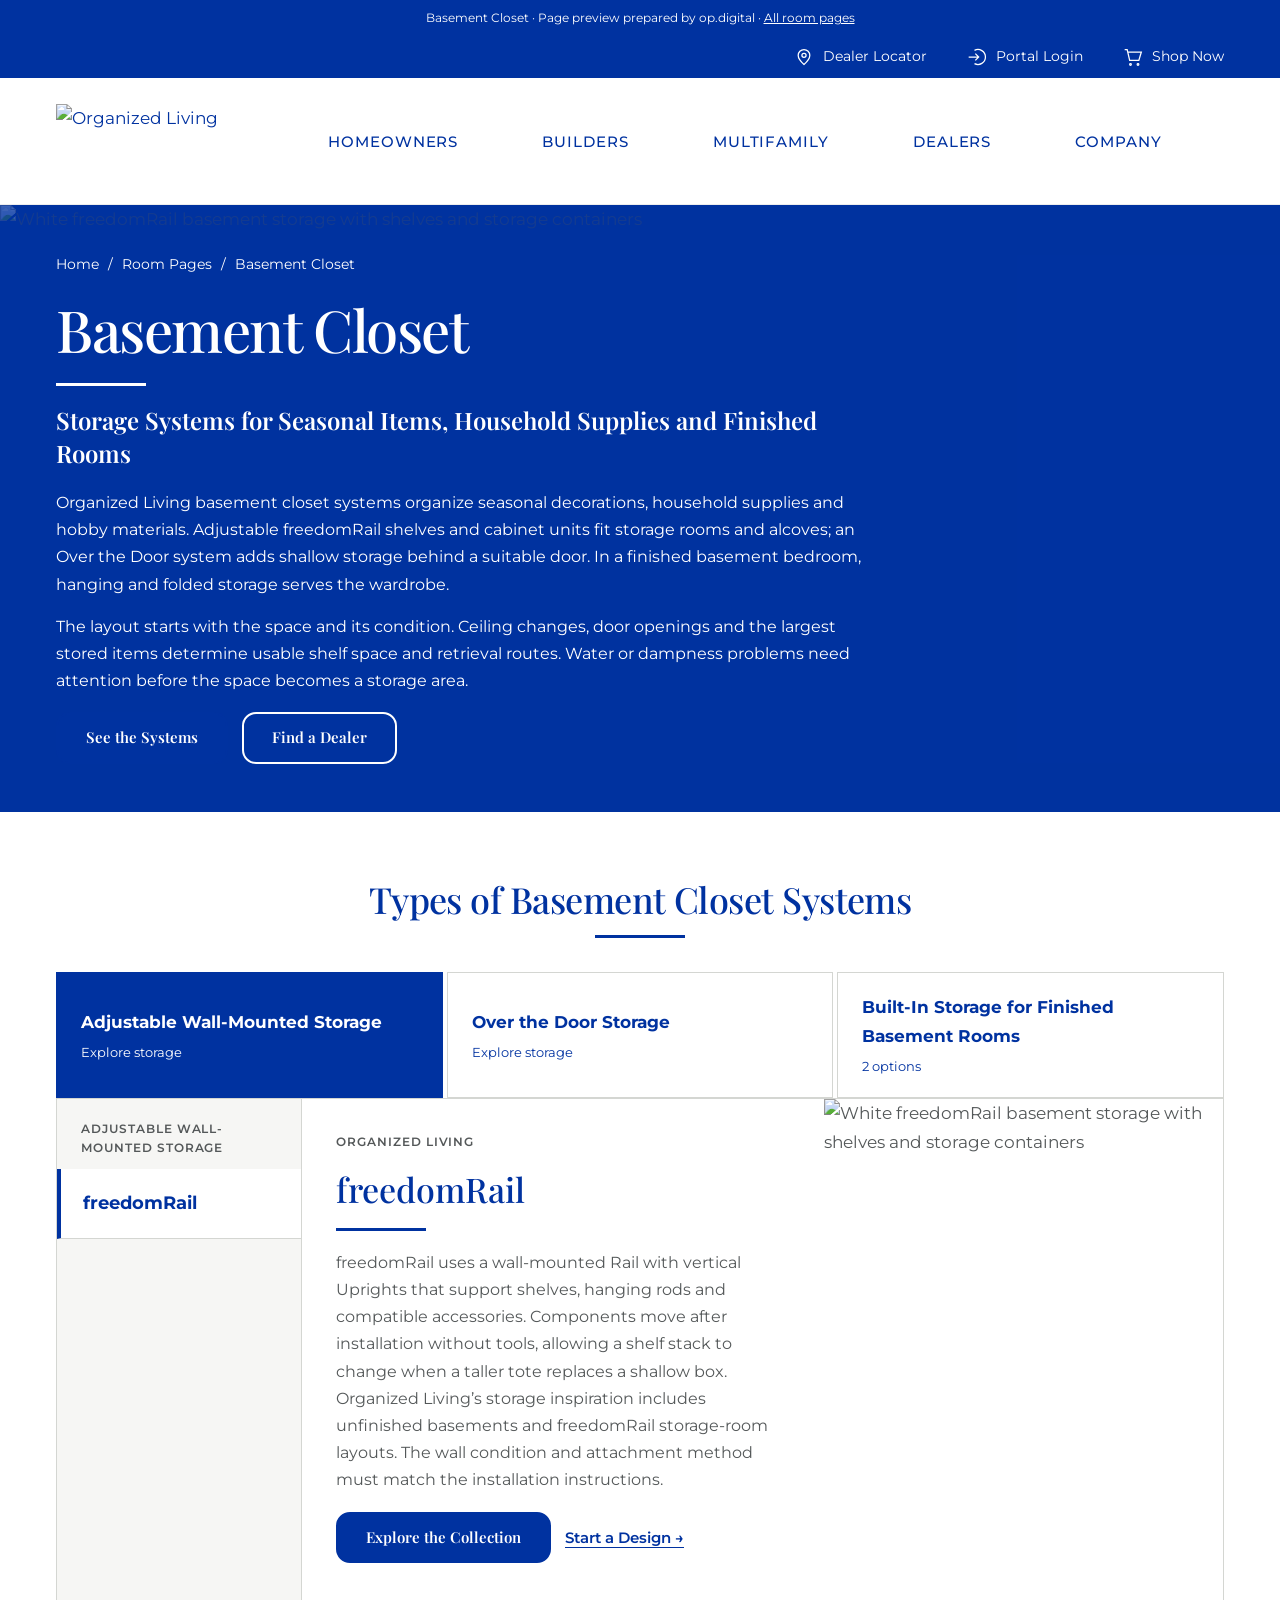
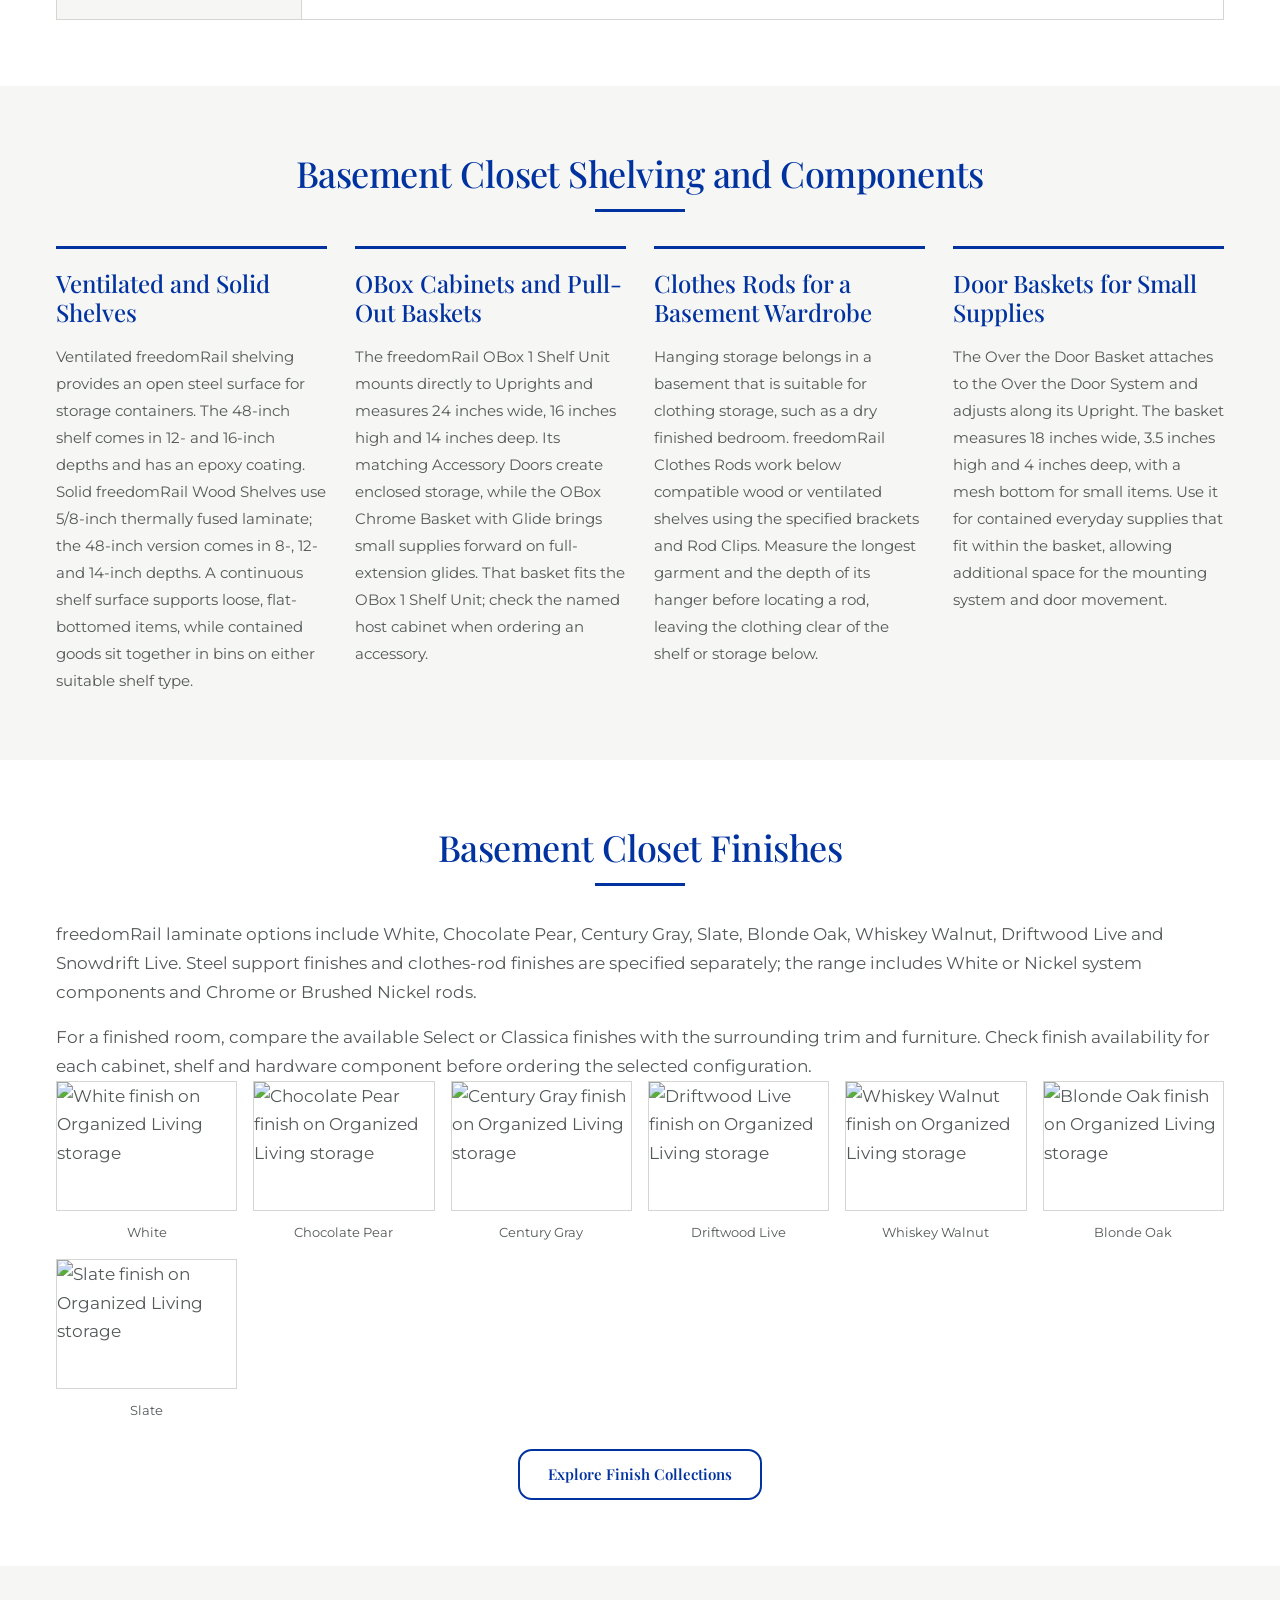
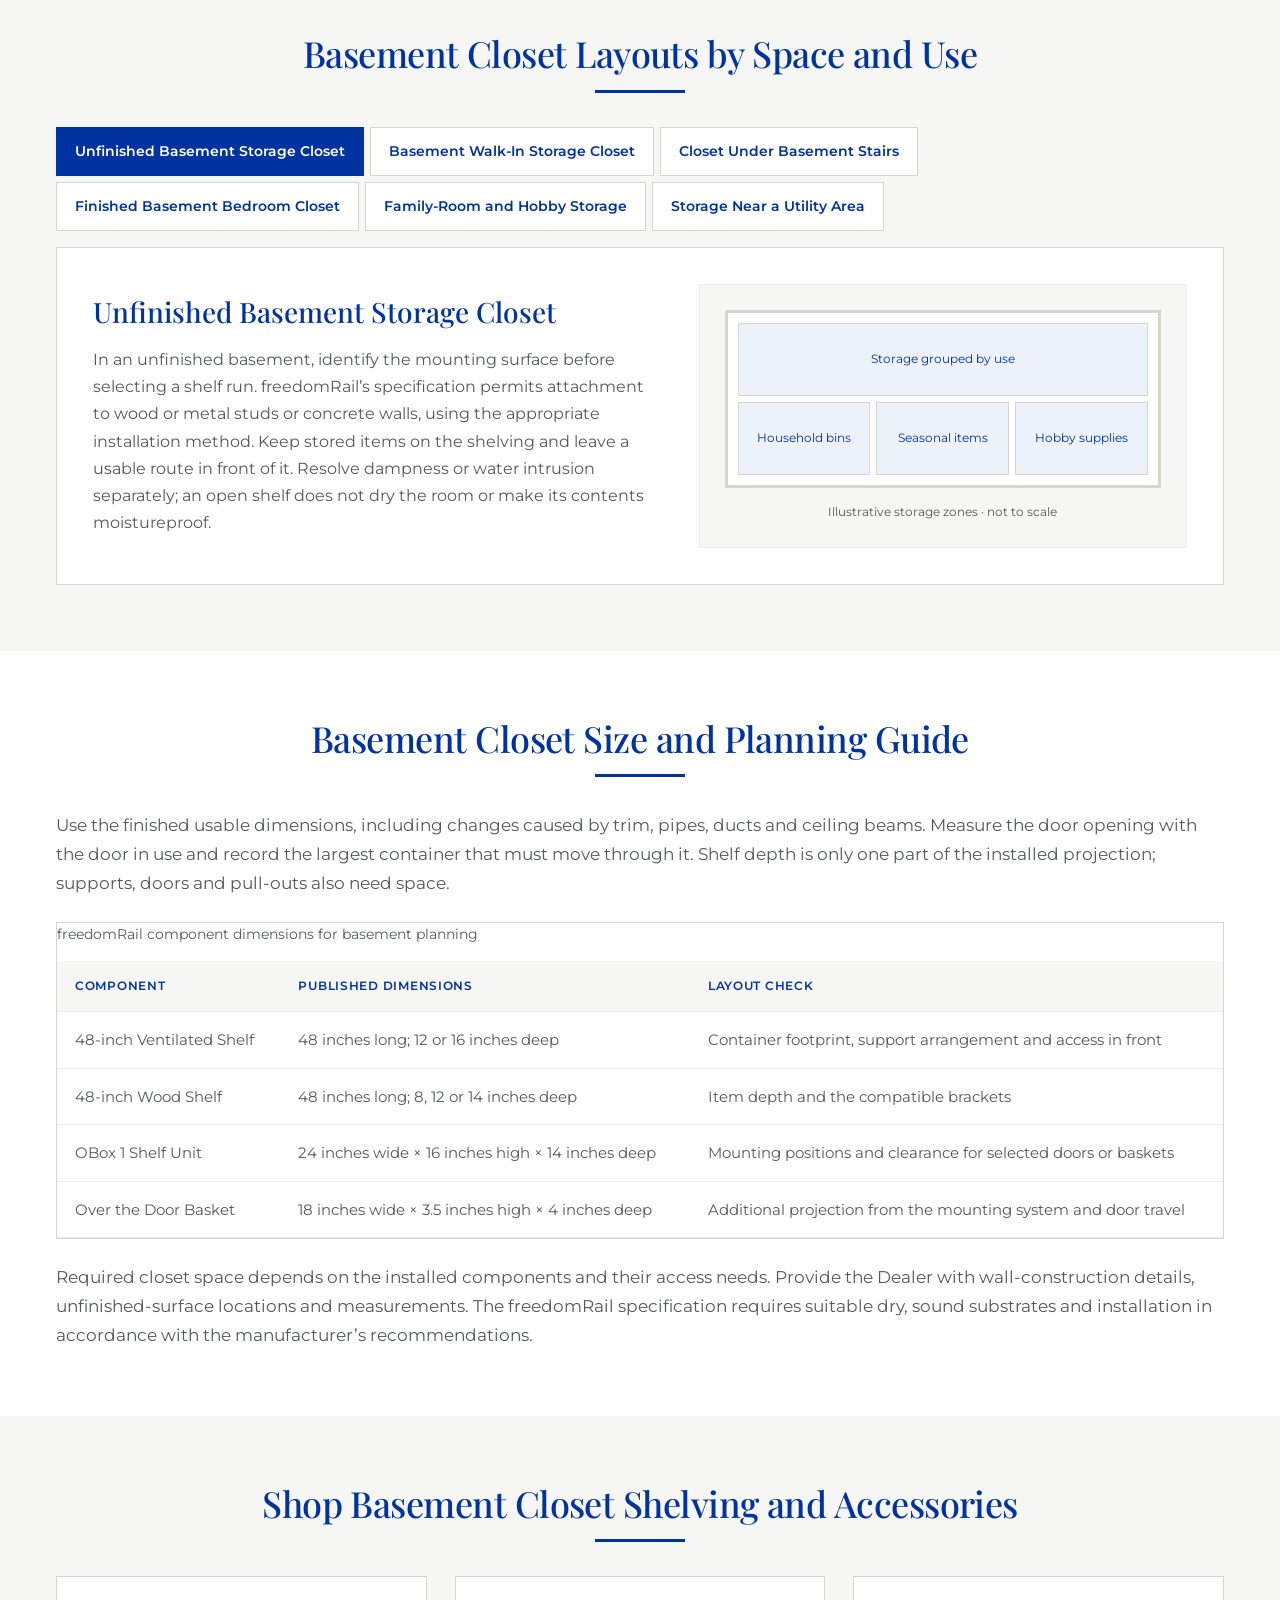
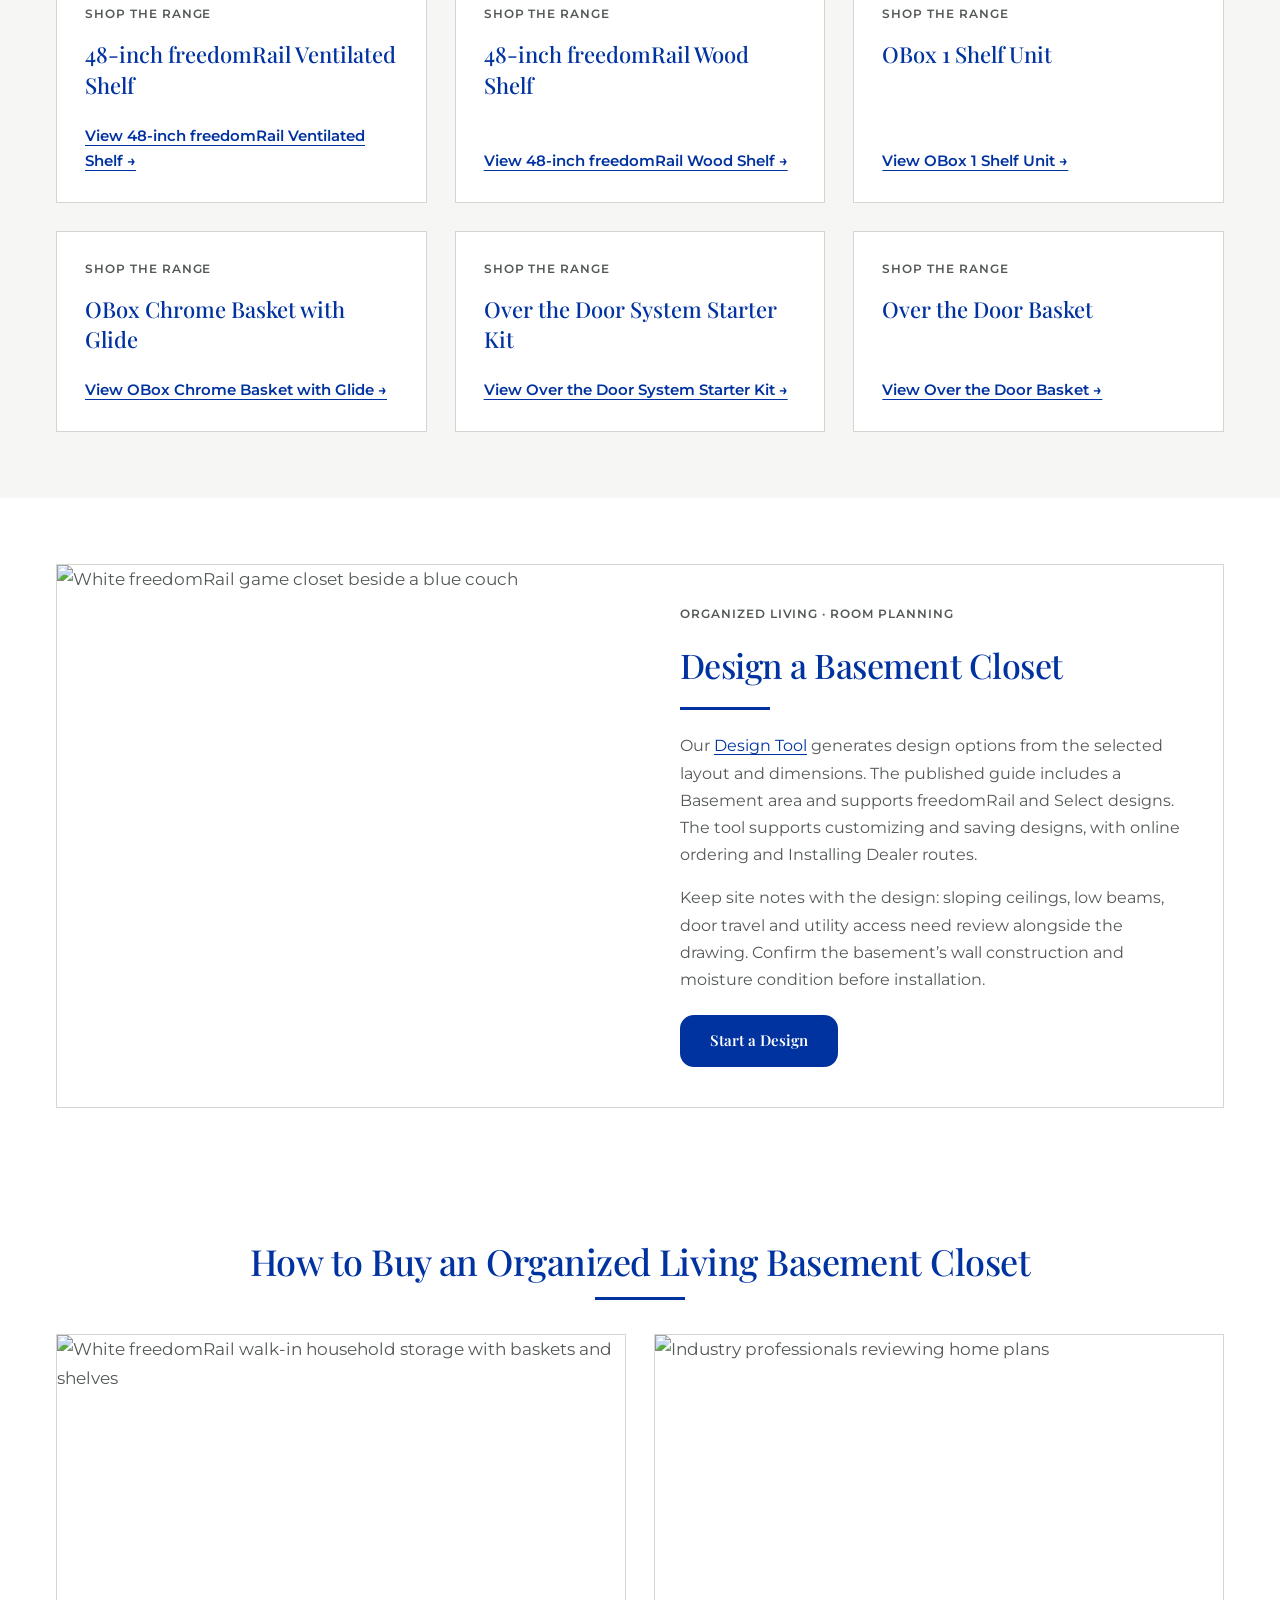
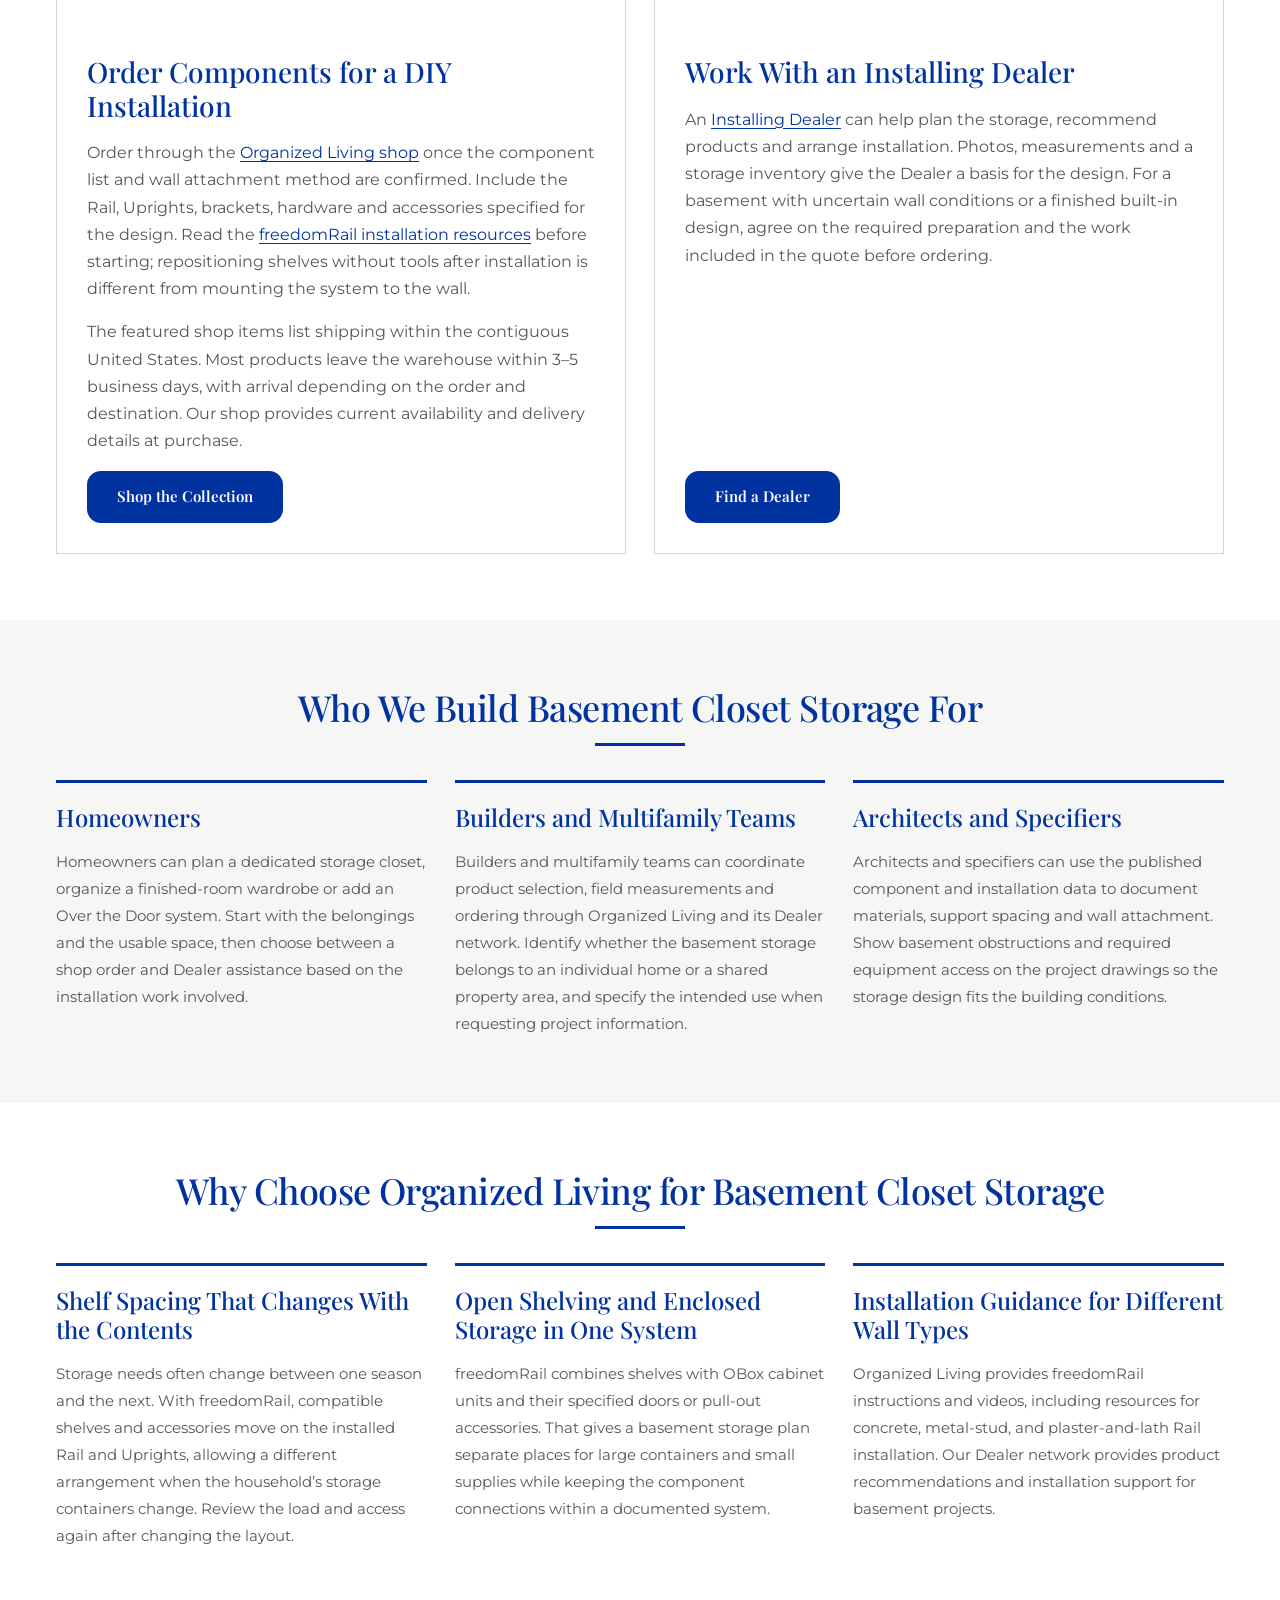
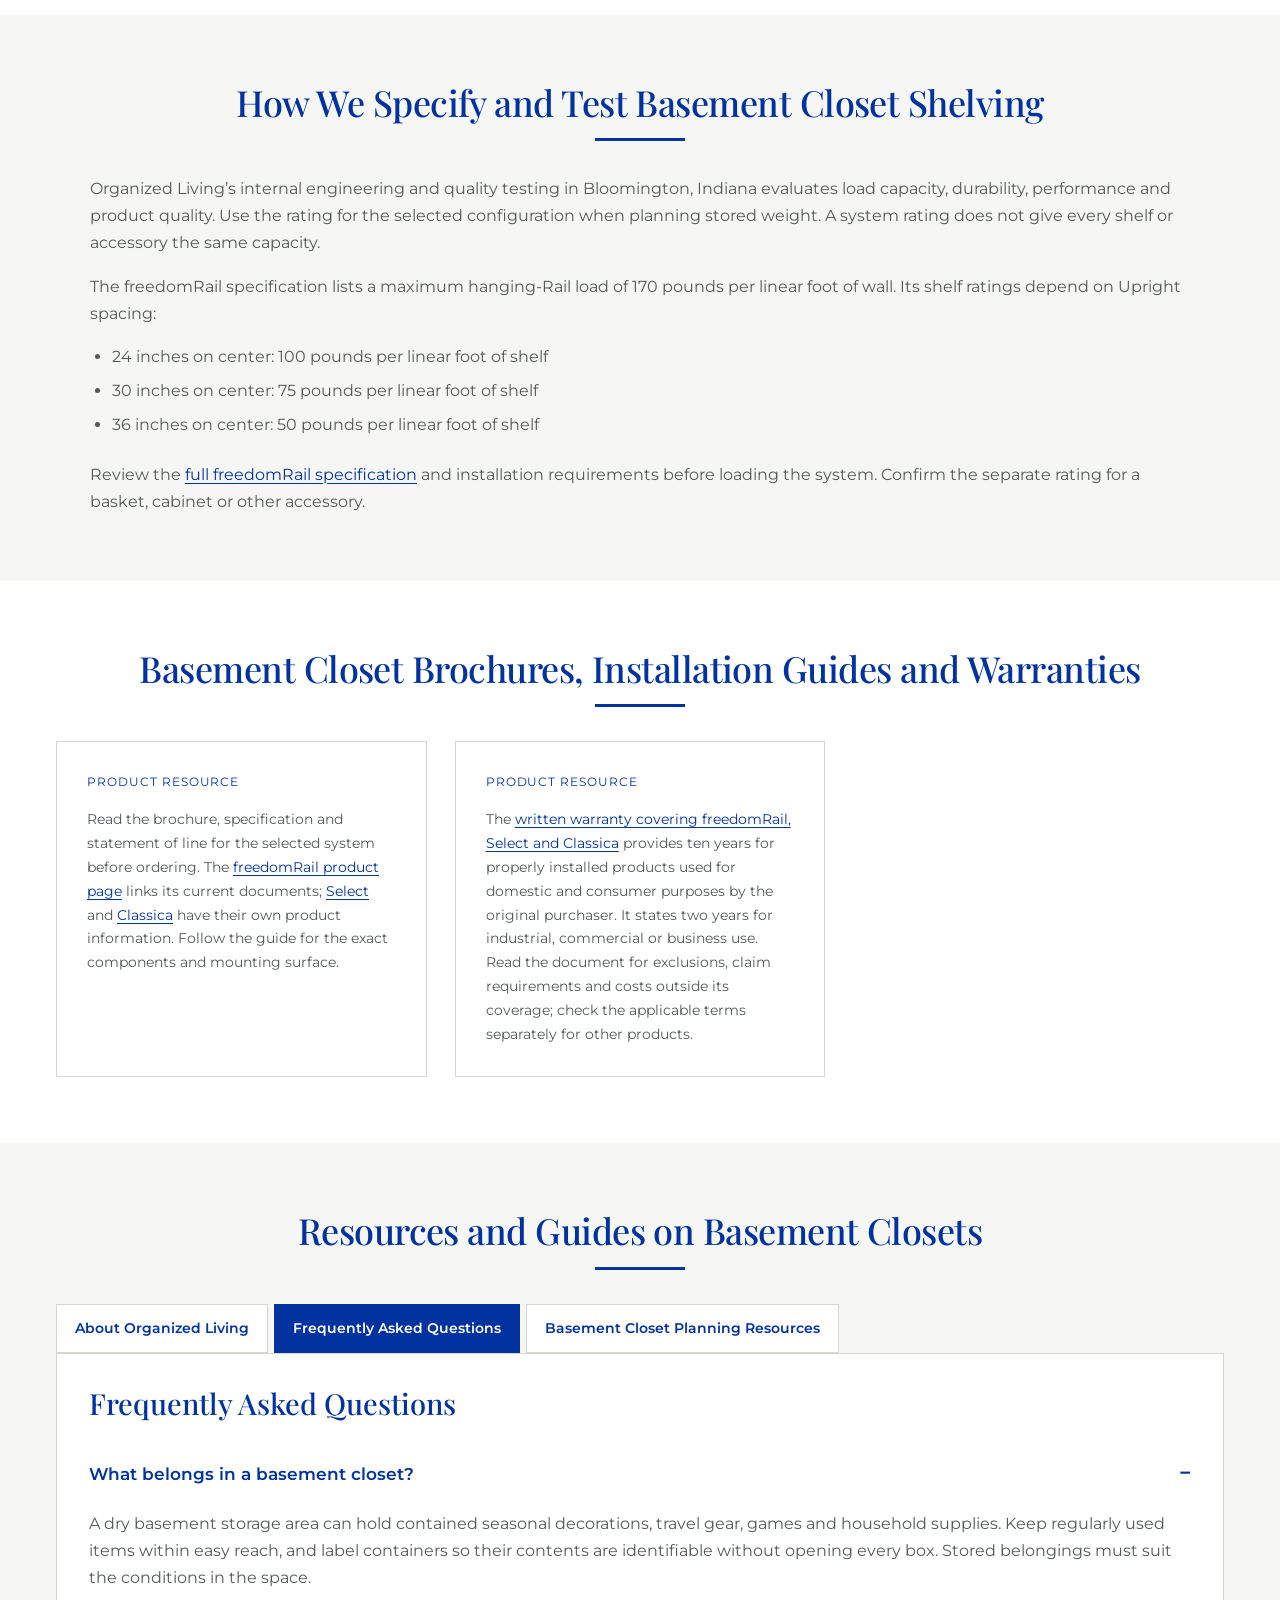
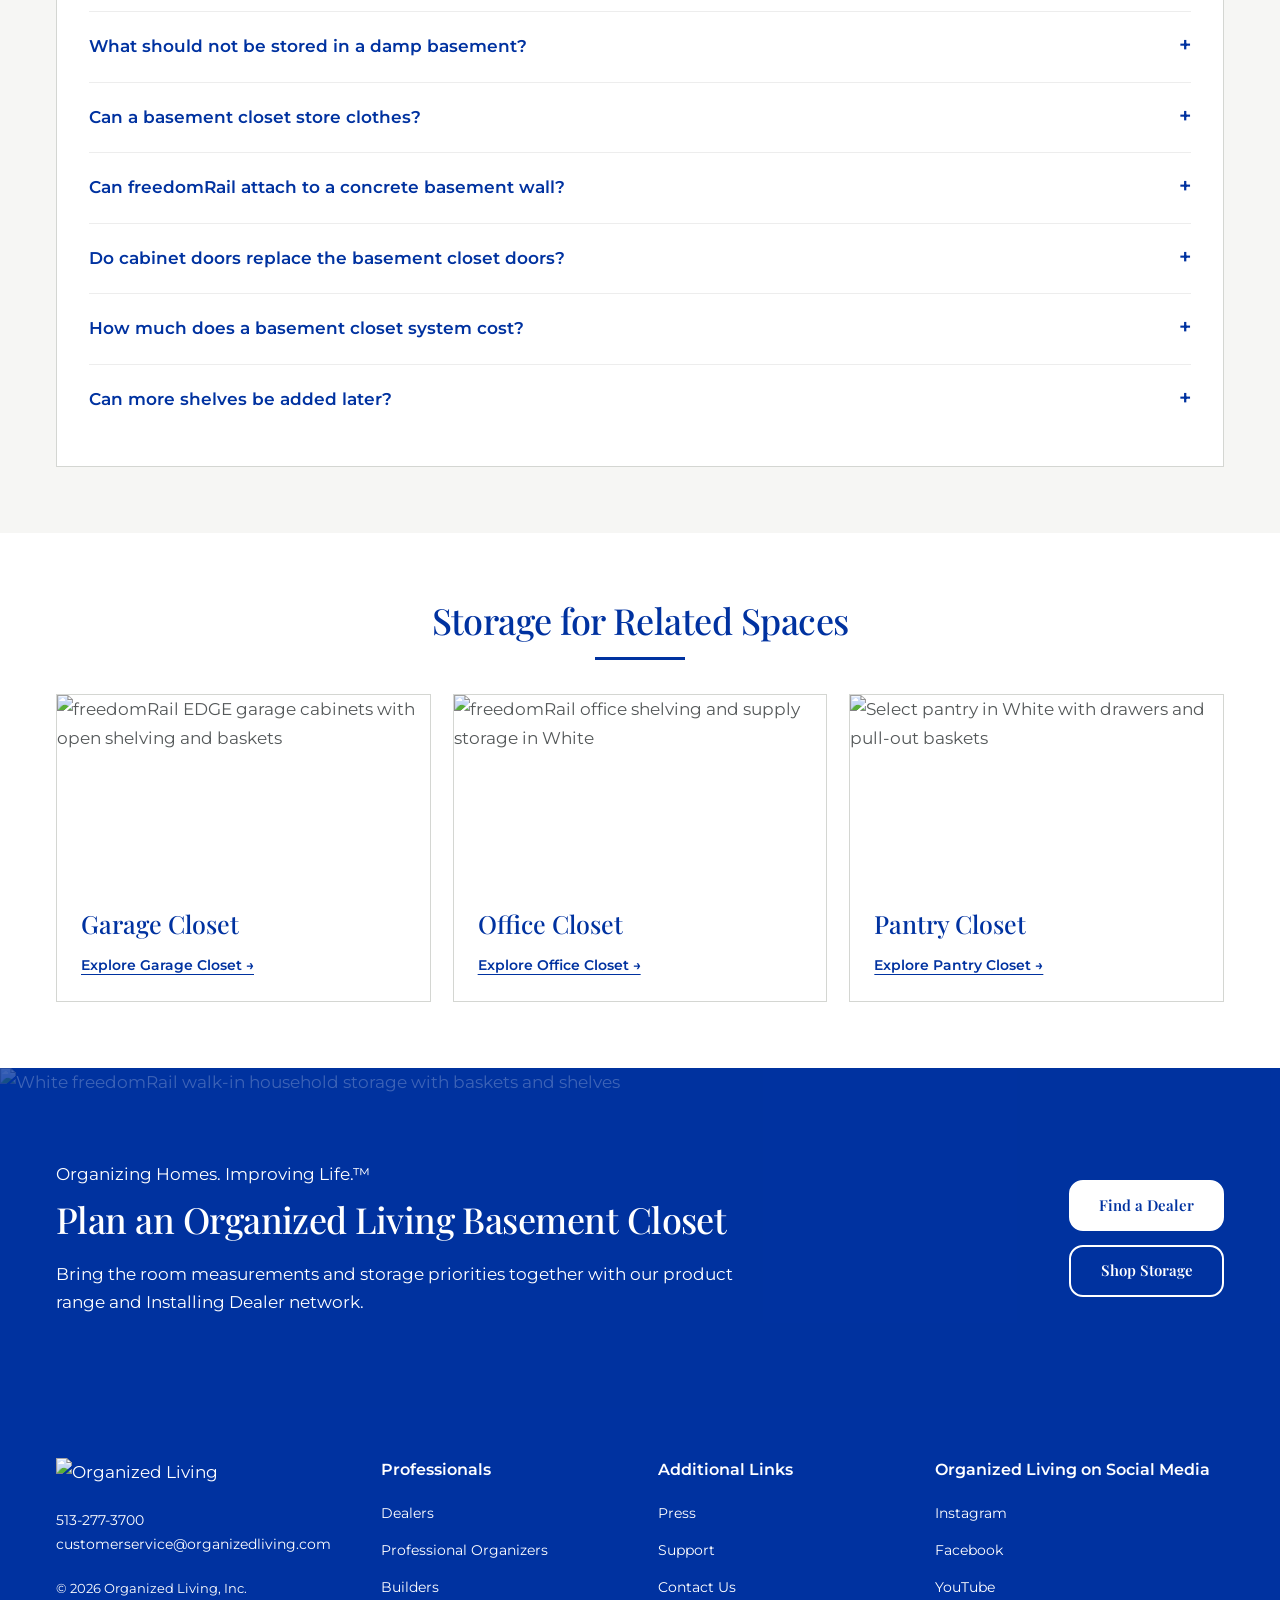
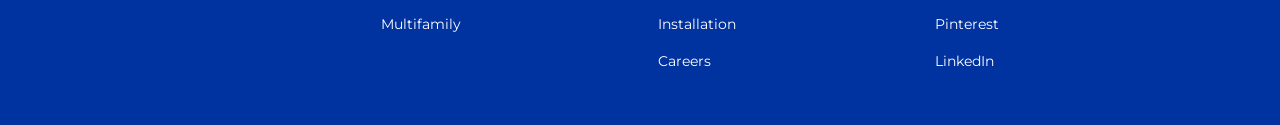
==== basement-closet.html @ 6252bc6a "Add eight room closet pages and review catalog" ====
<!doctype html><html lang="en"><head><meta charset="utf-8"><meta name="viewport" content="width=device-width,initial-scale=1"><title>Basement Closet Storage &amp; Shelving Systems | Organized Living</title><meta name="description" content="Plan basement closet storage with adjustable shelves, cabinets and door organizers. Compare layouts, check fit and design with Organized Living."><meta name="robots" content="noindex, nofollow, noarchive"><link rel="canonical" href="https://organizedliving.com/basement-closet"><link rel="icon" type="image/svg+xml" href="https://organizedliving.com/images/default-source/default-album/ol-logo-color19a1f3ca837a68319a33ff0000078d61-3-.svg?sfvrsn=3955c80b_3"><link rel="preconnect" href="https://fonts.googleapis.com"><link rel="preconnect" href="https://fonts.gstatic.com" crossorigin><link href="https://fonts.googleapis.com/css2?family=Playfair+Display:wght@400;500;600;700&amp;family=Montserrat:wght@400;500;600;700&amp;display=swap" rel="stylesheet"><link rel="stylesheet" href="/closet-pages.css"><script src="/bedroom-closet.js" defer></script></head><body class="room-page"><a class="skip-link" href="#main-content">Skip to content</a><div class="review-bar">Basement Closet · Page preview prepared by op.digital · <a class="" href="/">All room pages</a></div><div class="utility"><div class="inner">
<a href="https://organizedliving.com/dealer-locator"><svg aria-hidden="true" viewbox="0 0 24 24"><path d="M19 10c0 5-7 11-7 11S5 15 5 10a7 7 0 1 1 14 0Z"></path><circle cx="12" cy="10" r="2.5"></circle></svg>Dealer Locator</a>
<a href="https://ol.bid360app.com/"><svg aria-hidden="true" viewbox="0 0 24 24"><path d="M9 4a9 9 0 1 1 0 16M2 12h12m-4-4 4 4-4 4"></path></svg>Portal Login</a>
<a href="https://shop.organizedliving.com/"><svg aria-hidden="true" viewbox="0 0 24 24"><path d="M2 3h3l3 13h11l3-10H6"></path><circle cx="9" cy="21" r="1"></circle><circle cx="18" cy="21" r="1"></circle></svg>Shop Now</a>
</div></div><header class="site-header"><div class="header-inner"><a class="logo" href="https://organizedliving.com/home"><img alt="Organized Living" class="" decoding="async" fetchpriority="high" loading="eager" src="https://organizedliving.com/images/default-source/default-album/ol-logo-color19a1f3ca837a68319a33ff0000078d61-3-.svg?sfvrsn=3955c80b_3"/></a>
<button aria-controls="site-navigation" aria-expanded="false" class="menu-toggle" type="button">Menu</button>
<nav aria-label="Main navigation" class="site-nav" id="site-navigation">
<a class="" href="https://organizedliving.com/homeowners">Homeowners</a>
<a class="" href="https://organizedliving.com/builders">Builders</a>
<a class="" href="https://organizedliving.com/multifamily">Multifamily</a>
<a class="" href="https://organizedliving.com/dealers">Dealers</a>
<a class="" href="https://organizedliving.com/company">Company</a>
</nav></div></header><main id="main-content"><section class="hero" data-od-id="hero"><img src="https://organizedliving.com/images/default-source/products/freedomrail/freedomrail-gallery/freedomrail-image-gallery4.jpg?sfvrsn=e35321ac_5" alt="White freedomRail basement storage with shelves and storage containers" class="" loading="eager" decoding="async" fetchpriority="high"><div class="wrap"><nav class="breadcrumbs" aria-label="Breadcrumb"><a class="" href="https://organizedliving.com/home">Home</a><span aria-hidden="true">/</span><a class="" href="/">Room Pages</a><span aria-hidden="true">/</span><span aria-current="page">Basement Closet</span></nav><h1>Basement Closet</h1><div class="rule" aria-hidden="true"></div><p class="subtitle">Storage Systems for Seasonal Items, Household Supplies and Finished Rooms</p><div class="intro"><p>Organized Living basement closet systems organize seasonal decorations, household supplies and hobby materials. Adjustable freedomRail shelves and cabinet units fit storage rooms and alcoves; an Over the Door system adds shallow storage behind a suitable door. In a finished basement bedroom, hanging and folded storage serves the wardrobe.</p><p>The layout starts with the space and its condition. Ceiling changes, door openings and the largest stored items determine usable shelf space and retrieval routes. Water or dampness problems need attention before the space becomes a storage area.</p></div><div class="actions"><a class="btn" href="#systems">See the Systems</a><a class="btn btn-outline" href="https://organizedliving.com/dealer-locator">Find a Dealer</a></div></div></section><section id="systems" class="pattern" data-od-id="systems"><div class="wrap"><div class="section-head"><h2>Types of Basement Closet Systems</h2><div class="rule" aria-hidden="true"></div></div><div data-tabs><div class="category-tabs multi-family-tabs" role="tablist" aria-label="family"><button type="button" class="category-tab" role="tab" id="family-0-tab" aria-controls="family-0" aria-selected="true" tabindex="0"><strong>Adjustable Wall-Mounted Storage</strong><span>Explore storage</span></button><button type="button" class="category-tab" role="tab" id="family-1-tab" aria-controls="family-1" aria-selected="false" tabindex="-1"><strong>Over the Door Storage</strong><span>Explore storage</span></button><button type="button" class="category-tab" role="tab" id="family-2-tab" aria-controls="family-2" aria-selected="false" tabindex="-1"><strong>Built-In Storage for Finished Basement Rooms</strong><span>2 options</span></button></div><div id="family-0" class="system-family" role="tabpanel" aria-labelledby="family-0-tab" tabindex="0"><div class="system-shell" data-tabs><aside class="system-rail"><h3>Adjustable Wall-Mounted Storage</h3><div class="system-tabs" role="tablist" aria-label="product 0"><button type="button" class="system-tab" role="tab" id="product-0-0-tab" aria-controls="product-0-0" aria-selected="true" tabindex="0"><strong>freedomRail</strong></button></div><div class="rail-note"></div></aside><div><div id="product-0-0" class="system-detail" role="tabpanel" aria-labelledby="product-0-0-tab" tabindex="0"><div class="system-copy"><div class="eyebrow">Organized Living</div><h4>freedomRail</h4><div class="rule" aria-hidden="true"></div><div class="content-flow"><p>freedomRail uses a wall-mounted Rail with vertical Uprights that support shelves, hanging rods and compatible accessories. Components move after installation without tools, allowing a shelf stack to change when a taller tote replaces a shallow box. Organized Living’s storage inspiration includes unfinished basements and freedomRail storage-room layouts. The wall condition and attachment method must match the installation instructions.</p></div><div class="actions"><a class="btn" href="https://organizedliving.com/products/freedomrail">Explore the Collection</a><a class="text-link" href="https://ol.bid360app.com/shop/">Start a Design →</a></div></div><img src="https://organizedliving.com/images/default-source/products/freedomrail/freedomrail-gallery/freedomrail-image-gallery4.jpg?sfvrsn=e35321ac_5" alt="White freedomRail basement storage with shelves and storage containers" class="system-photo" loading="lazy" decoding="async"></div></div></div></div><div id="family-1" class="system-family" role="tabpanel" aria-labelledby="family-1-tab" tabindex="0" hidden><div class="system-shell" data-tabs><aside class="system-rail"><h3>Over the Door Storage</h3><div class="system-tabs" role="tablist" aria-label="product 1"><button type="button" class="system-tab" role="tab" id="product-1-0-tab" aria-controls="product-1-0" aria-selected="true" tabindex="0"><strong>Over the Door Storage</strong></button></div><div class="rail-note"></div></aside><div><div id="product-1-0" class="system-detail" role="tabpanel" aria-labelledby="product-1-0-tab" tabindex="0"><div class="system-copy"><div class="eyebrow">Organized Living</div><h4>Over the Door Storage</h4><div class="rule" aria-hidden="true"></div><div class="content-flow"><p>The Over the Door System Starter Kit holds compatible baskets and holders behind a suitable basement door. The kit includes mounting hardware, a hex key and grips for residential and commercial door thicknesses. Choose compatible baskets or holders to organize smaller supplies, then check the loaded organizer against the door frame, nearby shelves and the full door swing.</p></div><div class="actions"><a class="btn" href="https://shop.organizedliving.com/over-the-door/">Explore Storage Options</a><a class="text-link" href="https://shop.organizedliving.com/over-the-door/">Shop Door Storage →</a></div></div><img src="https://cdn11.bigcommerce.com/s-c5mefzzzyn/images/stencil/750x958/products/612/2390/main_white__85089__06360__74924.1697581071.jpg?c=2" alt="Over the Door System Starter Kit" class="system-photo" loading="lazy" decoding="async"></div></div></div></div><div id="family-2" class="system-family" role="tabpanel" aria-labelledby="family-2-tab" tabindex="0" hidden><div class="system-shell" data-tabs><aside class="system-rail"><h3>Built-In Storage for Finished Basement Rooms</h3><div class="system-tabs" role="tablist" aria-label="product 2"><button type="button" class="system-tab" role="tab" id="product-2-0-tab" aria-controls="product-2-0" aria-selected="true" tabindex="0"><strong>Select</strong></button><button type="button" class="system-tab" role="tab" id="product-2-1-tab" aria-controls="product-2-1" aria-selected="false" tabindex="-1"><strong>Classica</strong></button></div><div class="rail-note"><p>A finished basement wardrobe or family-room closet can use enclosed storage as part of the room’s design. Discuss the space conditions and intended use with an Installing Dealer before selecting a built-in system.</p></div></aside><div><div id="product-2-0" class="system-detail" role="tabpanel" aria-labelledby="product-2-0-tab" tabindex="0"><div class="system-copy"><div class="eyebrow">Organized Living</div><h4>Select</h4><div class="rule" aria-hidden="true"></div><div class="content-flow"><p>Select combines furniture-grade laminate with drawers and cabinet accessories. Fully extending drawers bring stored items forward, while soft-close drawer glides and hinges control closing. Use those features to separate folded clothing or contained hobby supplies in a finished living space, with component sizes confirmed in the design.</p></div><div class="actions"><a class="btn" href="https://organizedliving.com/products/select">Explore the Collection</a><a class="text-link" href="https://ol.bid360app.com/shop/">Start a Design →</a></div></div><img src="https://organizedliving.com/images/default-source/products/select/select-gallery/select-white-reach-in.jpg?sfvrsn=b76c68d0_6" alt="White Select built-in reach-in wardrobe with hanging clothes" class="system-photo" loading="lazy" decoding="async"></div><div id="product-2-1" class="system-detail" role="tabpanel" aria-labelledby="product-2-1-tab" tabindex="0" hidden><div class="system-copy"><div class="eyebrow">Organized Living</div><h4>Classica</h4><div class="rule" aria-hidden="true"></div><div class="content-flow"><p>Classica offers built-in cabinetry with custom sizing, door and drawer front choices, and furniture-grade laminate construction. A Dealer can use that flexibility when a finished closet needs a particular arrangement of hanging space, shelves and drawers. Share wall dimensions and obstructions before settling on the cabinet layout.</p></div><div class="actions"><a class="btn" href="https://organizedliving.com/products/classica">Explore the Collection</a><a class="text-link" href="https://organizedliving.com/dealer-locator">Find a Dealer →</a></div></div><img src="https://organizedliving.com/images/default-source/products/classica/classica-gallery/classica-image-gallery4.jpg?sfvrsn=2daf81cd_7" alt="White Classica built-in walk-in wardrobe" class="system-photo" loading="lazy" decoding="async"></div></div></div></div></div></div></section><section id="components" class="band" data-od-id="components"><div class="wrap"><div class="section-head"><h2>Basement Closet Shelving and Components</h2><div class="rule" aria-hidden="true"></div></div><div class="grid-3 feature-grid"><article class="feature"><h3>Ventilated and Solid Shelves</h3><div class="content-flow"><p>Ventilated freedomRail shelving provides an open steel surface for storage containers. The 48-inch shelf comes in 12- and 16-inch depths and has an epoxy coating. Solid freedomRail Wood Shelves use 5/8-inch thermally fused laminate; the 48-inch version comes in 8-, 12- and 14-inch depths. A continuous shelf surface supports loose, flat-bottomed items, while contained goods sit together in bins on either suitable shelf type.</p></div></article><article class="feature"><h3>OBox Cabinets and Pull-Out Baskets</h3><div class="content-flow"><p>The freedomRail OBox 1 Shelf Unit mounts directly to Uprights and measures 24 inches wide, 16 inches high and 14 inches deep. Its matching Accessory Doors create enclosed storage, while the OBox Chrome Basket with Glide brings small supplies forward on full-extension glides. That basket fits the OBox 1 Shelf Unit; check the named host cabinet when ordering an accessory.</p></div></article><article class="feature"><h3>Clothes Rods for a Basement Wardrobe</h3><div class="content-flow"><p>Hanging storage belongs in a basement that is suitable for clothing storage, such as a dry finished bedroom. freedomRail Clothes Rods work below compatible wood or ventilated shelves using the specified brackets and Rod Clips. Measure the longest garment and the depth of its hanger before locating a rod, leaving the clothing clear of the shelf or storage below.</p></div></article><article class="feature"><h3>Door Baskets for Small Supplies</h3><div class="content-flow"><p>The Over the Door Basket attaches to the Over the Door System and adjusts along its Upright. The basket measures 18 inches wide, 3.5 inches high and 4 inches deep, with a mesh bottom for small items. Use it for contained everyday supplies that fit within the basket, allowing additional space for the mounting system and door movement.</p></div></article></div></div></section><section id="finishes" class="" data-od-id="finishes"><div class="wrap"><div class="section-head"><h2>Basement Closet Finishes</h2><div class="rule" aria-hidden="true"></div></div><div class="content-flow"><p>freedomRail laminate options include White, Chocolate Pear, Century Gray, Slate, Blonde Oak, Whiskey Walnut, Driftwood Live and Snowdrift Live. Steel support finishes and clothes-rod finishes are specified separately; the range includes White or Nickel system components and Chrome or Brushed Nickel rods.</p><p>For a finished room, compare the available Select or Classica finishes with the surrounding trim and furniture. Check finish availability for each cabinet, shelf and hardware component before ordering the selected configuration.</p></div><div class="swatches"><figure class="swatch"><img src="https://organizedliving.com/images/default-source/blog/freedomrail-pantry-in-white5dc7a714-c8f9-4a8f-a9fd-1890462b556b.jpg?sfvrsn=22a80fa4_1" alt="White finish on Organized Living storage" class="" loading="lazy" decoding="async"><figcaption>White</figcaption></figure><figure class="swatch"><img src="https://organizedliving.com/images/default-source/products/freedomrail/freedomrail-gallery/freedomrail-image-gallery6.jpg?sfvrsn=95b272d5_4" alt="Chocolate Pear finish on Organized Living storage" class="" loading="lazy" decoding="async"><figcaption>Chocolate Pear</figcaption></figure><figure class="swatch"><img src="https://organizedliving.com/images/default-source/products/freedomrail/freedomrail-gallery/freedomrail-image-gallery13.jpg?sfvrsn=817bc2d8_9" alt="Century Gray finish on Organized Living storage" class="" loading="lazy" decoding="async"><figcaption>Century Gray</figcaption></figure><figure class="swatch"><img src="https://organizedliving.com/images/default-source/blog/freedomrail-bedroom-in-driftwood-liveb9cdd4cd-d578-44af-8b0e-fb9883db2e43.jpg?sfvrsn=31d9a2f4_1" alt="Driftwood Live finish on Organized Living storage" class="" loading="lazy" decoding="async"><figcaption>Driftwood Live</figcaption></figure><figure class="swatch"><img src="https://organizedliving.com/images/default-source/products/freedomrail/freedomrail-gallery/freedomrail_bedroom_whiskeywalnut-hi-res--27.jpg?sfvrsn=f0974700_1" alt="Whiskey Walnut finish on Organized Living storage" class="" loading="lazy" decoding="async"><figcaption>Whiskey Walnut</figcaption></figure><figure class="swatch"><img src="https://organizedliving.com/images/default-source/products/freedomrail/freedomrail-gallery/freedomrail_bedroom_blondeoak-hi-res--18.jpg?sfvrsn=ae6fe78b_1" alt="Blonde Oak finish on Organized Living storage" class="" loading="lazy" decoding="async"><figcaption>Blonde Oak</figcaption></figure><figure class="swatch"><img src="https://organizedliving.com/images/default-source/default-album/product-finishes/fr---slate-launch-images-low-res-04.jpg?sfvrsn=e49f1853_1" alt="Slate finish on Organized Living storage" class="" loading="lazy" decoding="async"><figcaption>Slate</figcaption></figure></div><div class="center-action"><a class="btn btn-outline" href="https://organizedliving.com/Colors">Explore Finish Collections</a></div></div></section><section id="layouts" class="band" data-od-id="layouts"><div class="wrap"><div class="section-head"><h2>Basement Closet Layouts by Space and Use</h2><div class="rule" aria-hidden="true"></div></div><div data-tabs><div class="tabs" role="tablist" aria-label="layout"><button type="button" class="tab" role="tab" id="layout-0-tab" aria-controls="layout-0" aria-selected="true" tabindex="0">Unfinished Basement Storage Closet</button><button type="button" class="tab" role="tab" id="layout-1-tab" aria-controls="layout-1" aria-selected="false" tabindex="-1">Basement Walk-In Storage Closet</button><button type="button" class="tab" role="tab" id="layout-2-tab" aria-controls="layout-2" aria-selected="false" tabindex="-1">Closet Under Basement Stairs</button><button type="button" class="tab" role="tab" id="layout-3-tab" aria-controls="layout-3" aria-selected="false" tabindex="-1">Finished Basement Bedroom Closet</button><button type="button" class="tab" role="tab" id="layout-4-tab" aria-controls="layout-4" aria-selected="false" tabindex="-1">Family-Room and Hobby Storage</button><button type="button" class="tab" role="tab" id="layout-5-tab" aria-controls="layout-5" aria-selected="false" tabindex="-1">Storage Near a Utility Area</button></div><div id="layout-0" class="layout-panel" role="tabpanel" aria-labelledby="layout-0-tab" tabindex="0"><div class="layout-copy"><h3>Unfinished Basement Storage Closet</h3><div class="content-flow"><p>In an unfinished basement, identify the mounting surface before selecting a shelf run. freedomRail’s specification permits attachment to wood or metal studs or concrete walls, using the appropriate installation method. Keep stored items on the shelving and leave a usable route in front of it. Resolve dampness or water intrusion separately; an open shelf does not dry the room or make its contents moistureproof.</p></div></div><figure class="layout-figure"><div class="closet-diagram"><span class="full">Storage grouped by use</span><span>Household bins</span><span>Seasonal items</span><span>Hobby supplies</span></div><figcaption>Illustrative storage zones · not to scale</figcaption></figure></div><div id="layout-1" class="layout-panel" role="tabpanel" aria-labelledby="layout-1-tab" tabindex="0" hidden><div class="layout-copy"><h3>Basement Walk-In Storage Closet</h3><div class="content-flow"><p>A walk-in storage room needs enough open space to carry its largest container to and from the shelves. Group holiday decorations, travel gear and household backstock by use, placing frequent retrievals near the entrance. Check the corners where shelf runs meet so a box on one wall does not block access to the other.</p></div></div><figure class="layout-figure"><div class="closet-diagram"><span class="full">Storage grouped by use</span><span>Household bins</span><span>Seasonal items</span><span>Hobby supplies</span></div><figcaption>Illustrative storage zones · not to scale</figcaption></figure></div><div id="layout-2" class="layout-panel" role="tabpanel" aria-labelledby="layout-2-tab" tabindex="0" hidden><div class="layout-copy"><h3>Closet Under Basement Stairs</h3><div class="content-flow"><p>Under-stair storage follows the changing ceiling height. Record the slope and the usable height at each part of the opening, then place shorter containers in the low section and taller storage where the space permits. Mount storage only to a suitable wall surface; do not assume stair framing or the underside of the stairs is an approved attachment point.</p></div></div><figure class="layout-figure"><div class="closet-diagram"><span class="full">Storage grouped by use</span><span>Household bins</span><span>Seasonal items</span><span>Hobby supplies</span></div><figcaption>Illustrative storage zones · not to scale</figcaption></figure></div><div id="layout-3" class="layout-panel" role="tabpanel" aria-labelledby="layout-3-tab" tabindex="0" hidden><div class="layout-copy"><h3>Finished Basement Bedroom Closet</h3><div class="content-flow"><p>A bedroom closet divides space by clothing type: hanging garments, folded stacks and accessories. Keep any shared household storage in a separate section so it does not fill the wardrobe space. Plan reach-in doors or a walk-in arrangement around access to the clothing, with room for drawers to open and a person to use them.</p></div></div><figure class="layout-figure"><div class="closet-diagram"><span class="full">Storage grouped by use</span><span>Hanging clothing</span><span>Folded clothing</span><span>Accessories</span></div><figcaption>Illustrative storage zones · not to scale</figcaption></figure></div><div id="layout-4" class="layout-panel" role="tabpanel" aria-labelledby="layout-4-tab" tabindex="0" hidden><div class="layout-copy"><h3>Family-Room and Hobby Storage</h3><div class="content-flow"><p>A closet beside a basement family room can collect board games, craft containers and entertainment supplies. Size shelves around the actual game boxes, and place small pieces in their own bins or a compatible pull-out basket. In an open room, cabinet doors conceal supplies between uses; check that the doors open without obstructing nearby seating.</p></div></div><figure class="layout-figure"><div class="closet-diagram"><span class="full">Storage grouped by use</span><span>Household bins</span><span>Seasonal items</span><span>Hobby supplies</span></div><figcaption>Illustrative storage zones · not to scale</figcaption></figure></div><div id="layout-5" class="layout-panel" role="tabpanel" aria-labelledby="layout-5-tab" tabindex="0" hidden><div class="layout-copy"><h3>Storage Near a Utility Area</h3><div class="content-flow"><p>Keep household storage outside the access space needed for the basement’s equipment. Mark electrical panels, shutoffs, drains, sump access and service openings on the plan before assigning any shelf space. Follow the equipment instructions and applicable requirements for those areas, and have the relevant installer confirm access where the boundaries are unclear.</p></div></div><figure class="layout-figure"><div class="closet-diagram"><span class="full">Storage grouped by use</span><span>Household bins</span><span>Seasonal items</span><span>Hobby supplies</span></div><figcaption>Illustrative storage zones · not to scale</figcaption></figure></div></div></div></section><section id="size-guide" class="" data-od-id="size-guide"><div class="wrap"><div class="section-head"><h2>Basement Closet Size and Planning Guide</h2><div class="rule" aria-hidden="true"></div></div><div class="content-flow"><p>Use the finished usable dimensions, including changes caused by trim, pipes, ducts and ceiling beams. Measure the door opening with the door in use and record the largest container that must move through it. Shelf depth is only one part of the installed projection; supports, doors and pull-outs also need space.</p><div aria-label="Storage planning table" class="table-scroll" role="region" tabindex="0"><table class="spec"><caption>freedomRail component dimensions for basement planning</caption><thead><tr><th>Component</th><th>Published dimensions</th><th>Layout check</th></tr></thead><tbody>
<tr><td>48-inch Ventilated Shelf</td><td>48 inches long; 12 or 16 inches deep</td><td>Container footprint, support arrangement and access in front</td></tr>
<tr><td>48-inch Wood Shelf</td><td>48 inches long; 8, 12 or 14 inches deep</td><td>Item depth and the compatible brackets</td></tr>
<tr><td>OBox 1 Shelf Unit</td><td>24 inches wide × 16 inches high × 14 inches deep</td><td>Mounting positions and clearance for selected doors or baskets</td></tr>
<tr><td>Over the Door Basket</td><td>18 inches wide × 3.5 inches high × 4 inches deep</td><td>Additional projection from the mounting system and door travel</td></tr>
</tbody></table></div><p>Required closet space depends on the installed components and their access needs. Provide the Dealer with wall-construction details, unfinished-surface locations and measurements. The freedomRail specification requires suitable dry, sound substrates and installation in accordance with the manufacturer’s recommendations.</p></div></div></section><section id="shop" class="band" data-od-id="shop"><div class="wrap"><div class="section-head"><h2>Shop Basement Closet Shelving and Accessories</h2><div class="rule" aria-hidden="true"></div></div><div class="planning-copy"></div><div class="grid-3"><article class="shop-card"><div class="eyebrow">Shop the range</div><h3>48-inch freedomRail Ventilated Shelf</h3><a class="text-link" href="https://shop.organizedliving.com/ventilated-shelf-48-l/">View 48-inch freedomRail Ventilated Shelf →</a></article><article class="shop-card"><div class="eyebrow">Shop the range</div><h3>48-inch freedomRail Wood Shelf</h3><a class="text-link" href="https://shop.organizedliving.com/wood-shelf-48-l/">View 48-inch freedomRail Wood Shelf →</a></article><article class="shop-card"><div class="eyebrow">Shop the range</div><h3>OBox 1 Shelf Unit</h3><a class="text-link" href="https://shop.organizedliving.com/obox-1-shelf-unit/">View OBox 1 Shelf Unit →</a></article><article class="shop-card"><div class="eyebrow">Shop the range</div><h3>OBox Chrome Basket with Glide</h3><a class="text-link" href="https://shop.organizedliving.com/obox-chrome-basket-with-glide/">View OBox Chrome Basket with Glide →</a></article><article class="shop-card"><div class="eyebrow">Shop the range</div><h3>Over the Door System Starter Kit</h3><a class="text-link" href="https://shop.organizedliving.com/over-the-door-system-starter-kit/">View Over the Door System Starter Kit →</a></article><article class="shop-card"><div class="eyebrow">Shop the range</div><h3>Over the Door Basket</h3><a class="text-link" href="https://shop.organizedliving.com/over-the-door-basket/">View Over the Door Basket →</a></article></div></div></section><section id="design" data-od-id="design"><div class="wrap"><div class="split"><img src="https://organizedliving.com/images/default-source/homeowners/rooms/storage/storage-gallery/_dsc4171.jpg?sfvrsn=c26293c0_2" alt="White freedomRail game closet beside a blue couch" class="" loading="lazy" decoding="async"><div class="split-copy"><div class="eyebrow">Organized Living · Room planning</div><h2>Design a Basement Closet</h2><div class="rule" aria-hidden="true"></div><div class="content-flow"><p>Our <a href="https://ol.bid360app.com/shop/">Design Tool</a> generates design options from the selected layout and dimensions. The published guide includes a Basement area and supports freedomRail and Select designs. The tool supports customizing and saving designs, with online ordering and Installing Dealer routes.</p><p>Keep site notes with the design: sloping ceilings, low beams, door travel and utility access need review alongside the drawing. Confirm the basement’s wall construction and moisture condition before installation.</p></div><div class="actions"><a class="btn" href="https://ol.bid360app.com/shop/">Start a Design</a></div></div></div></div></section><section id="how-to-buy" class="" data-od-id="how-to-buy"><div class="wrap"><div class="section-head"><h2>How to Buy an Organized Living Basement Closet</h2><div class="rule" aria-hidden="true"></div></div><div class="grid-2"><article class="photo-card"><img src="https://organizedliving.com/images/default-source/homeowners/rooms/storage/storage-gallery/_dsc4597.jpg?sfvrsn=86905d78_2" alt="White freedomRail walk-in household storage with baskets and shelves" class="" loading="lazy" decoding="async"><div class="card-body"><h3>Order Components for a DIY Installation</h3><div class="content-flow"><p>Order through the <a href="https://shop.organizedliving.com/">Organized Living shop</a> once the component list and wall attachment method are confirmed. Include the Rail, Uprights, brackets, hardware and accessories specified for the design. Read the <a href="https://organizedliving.com/installation/freedomrail">freedomRail installation resources</a> before starting; repositioning shelves without tools after installation is different from mounting the system to the wall.</p><p>The featured shop items list shipping within the contiguous United States. Most products leave the warehouse within 3–5 business days, with arrival depending on the order and destination. Our shop provides current availability and delivery details at purchase.</p></div><div class="actions"><a class="btn" href="https://shop.organizedliving.com/">Shop the Collection</a></div></div></article><article class="photo-card"><img src="https://organizedliving.com/images/default-source/builder/dark-blue-overlay_builderhero3.jpg?sfvrsn=3d6d0fc_0" alt="Industry professionals reviewing home plans" class="" loading="lazy" decoding="async"><div class="card-body"><h3>Work With an Installing Dealer</h3><div class="content-flow"><p>An <a href="https://organizedliving.com/dealer-locator">Installing Dealer</a> can help plan the storage, recommend products and arrange installation. Photos, measurements and a storage inventory give the Dealer a basis for the design. For a basement with uncertain wall conditions or a finished built-in design, agree on the required preparation and the work included in the quote before ordering.</p></div><div class="actions"><a class="btn" href="https://organizedliving.com/dealer-locator">Find a Dealer</a></div></div></article></div></div></section><section id="audiences" class="band pattern" data-od-id="audiences"><div class="wrap"><div class="section-head"><h2>Who We Build Basement Closet Storage For</h2><div class="rule" aria-hidden="true"></div></div><div class="grid-3 feature-grid"><article class="feature"><h3>Homeowners</h3><div class="content-flow"><p>Homeowners can plan a dedicated storage closet, organize a finished-room wardrobe or add an Over the Door system. Start with the belongings and the usable space, then choose between a shop order and Dealer assistance based on the installation work involved.</p></div></article><article class="feature"><h3>Builders and Multifamily Teams</h3><div class="content-flow"><p>Builders and multifamily teams can coordinate product selection, field measurements and ordering through Organized Living and its Dealer network. Identify whether the basement storage belongs to an individual home or a shared property area, and specify the intended use when requesting project information.</p></div></article><article class="feature"><h3>Architects and Specifiers</h3><div class="content-flow"><p>Architects and specifiers can use the published component and installation data to document materials, support spacing and wall attachment. Show basement obstructions and required equipment access on the project drawings so the storage design fits the building conditions.</p></div></article></div></div></section><section id="benefits" class="" data-od-id="benefits"><div class="wrap"><div class="section-head"><h2>Why Choose Organized Living for Basement Closet Storage</h2><div class="rule" aria-hidden="true"></div></div><div class="grid-3 feature-grid"><article class="feature"><h3>Shelf Spacing That Changes With the Contents</h3><div class="content-flow"><p>Storage needs often change between one season and the next. With freedomRail, compatible shelves and accessories move on the installed Rail and Uprights, allowing a different arrangement when the household’s storage containers change. Review the load and access again after changing the layout.</p></div></article><article class="feature"><h3>Open Shelving and Enclosed Storage in One System</h3><div class="content-flow"><p>freedomRail combines shelves with OBox cabinet units and their specified doors or pull-out accessories. That gives a basement storage plan separate places for large containers and small supplies while keeping the component connections within a documented system.</p></div></article><article class="feature"><h3>Installation Guidance for Different Wall Types</h3><div class="content-flow"><p>Organized Living provides freedomRail instructions and videos, including resources for concrete, metal-stud, and plaster-and-lath Rail installation. Our Dealer network provides product recommendations and installation support for basement projects.</p></div></article></div></div></section><section id="specifications" class="band" data-od-id="specifications"><div class="wrap"><div class="section-head"><h2>How We Specify and Test Basement Closet Shelving</h2><div class="rule" aria-hidden="true"></div></div><div class="process-copy"><div class="content-flow"><p>Organized Living’s internal engineering and quality testing in Bloomington, Indiana evaluates load capacity, durability, performance and product quality. Use the rating for the selected configuration when planning stored weight. A system rating does not give every shelf or accessory the same capacity.</p><p>The freedomRail specification lists a maximum hanging-Rail load of 170 pounds per linear foot of wall. Its shelf ratings depend on Upright spacing:</p><ul><li>24 inches on center: 100 pounds per linear foot of shelf</li><li>30 inches on center: 75 pounds per linear foot of shelf</li><li>36 inches on center: 50 pounds per linear foot of shelf</li></ul><p>Review the <a href="https://organizedliving.com/docs/default-source/docs/3-part-spec-sheet_freedomrail_105700-wardrobe-and-closet-specialties-04182023.pdf?sfvrsn=adc229b3_3">full freedomRail specification</a> and installation requirements before loading the system. Confirm the separate rating for a basket, cabinet or other accessory.</p></div></div></div></section><section id="documents" class="" data-od-id="documents"><div class="wrap"><div class="section-head"><h2>Basement Closet Brochures, Installation Guides and Warranties</h2><div class="rule" aria-hidden="true"></div></div><div class="documents-intro"><div class="content-flow"></div></div><div class="grid-3"><article class="doc-card"><div class="kind">Product resource</div><div class="content-flow"><p>Read the brochure, specification and statement of line for the selected system before ordering. The <a href="https://organizedliving.com/products/freedomrail">freedomRail product page</a> links its current documents; <a href="https://organizedliving.com/products/select">Select</a> and <a href="https://organizedliving.com/products/classica">Classica</a> have their own product information. Follow the guide for the exact components and mounting surface.</p></div></article><article class="doc-card"><div class="kind">Product resource</div><div class="content-flow"><p>The <a href="https://organizedliving.com/docs/default-source/docs/freedomrailedge/cl-fr-edge-sel-vue-warranty-2025.pdf?sfvrsn=7a41b529_1">written warranty covering freedomRail, Select and Classica</a> provides ten years for properly installed products used for domestic and consumer purposes by the original purchaser. It states two years for industrial, commercial or business use. Read the document for exclusions, claim requirements and costs outside its coverage; check the applicable terms separately for other products.</p></div></article></div></div></section><section id="resources" class="band" data-od-id="resources"><div class="wrap"><div class="section-head"><h2>Resources and Guides on Basement Closets</h2><div class="rule" aria-hidden="true"></div></div><div data-tabs><div class="tabs" role="tablist" aria-label="resources"><button type="button" class="tab" role="tab" id="resources-0-tab" aria-controls="resources-0" aria-selected="false" tabindex="-1">About Organized Living</button><button type="button" class="tab" role="tab" id="resources-1-tab" aria-controls="resources-1" aria-selected="true" tabindex="0">Frequently Asked Questions</button><button type="button" class="tab" role="tab" id="resources-2-tab" aria-controls="resources-2" aria-selected="false" tabindex="-1">Basement Closet Planning Resources</button></div><div id="resources-0" class="resource-panel" role="tabpanel" aria-labelledby="resources-0-tab" tabindex="0" hidden><h3>About Organized Living</h3><div class="content-flow"><p>Organized Living manufactures home storage and closet organization systems, with company roots dating to 1919. Its homeowner tools, online shop and nationwide Dealer network connect planning with product purchase and installation support.</p></div></div><div id="resources-1" class="resource-panel" role="tabpanel" aria-labelledby="resources-1-tab" tabindex="0"><h3>Frequently Asked Questions</h3><div class="content-flow"></div><div class="faq-group"><details class="disclosure" open><summary><h4>What belongs in a basement closet?</h4></summary><div class="answer"><div class="content-flow"><p>A dry basement storage area can hold contained seasonal decorations, travel gear, games and household supplies. Keep regularly used items within easy reach, and label containers so their contents are identifiable without opening every box. Stored belongings must suit the conditions in the space.</p></div></div></details><details class="disclosure"><summary><h4>What should not be stored in a damp basement?</h4></summary><div class="answer"><div class="content-flow"><p>Keep moisture-sensitive belongings such as photographs, important papers, clothing and electronics out of a damp storage area. Address the source of water or dampness before using the space for those items. Shelves, bins and cabinet doors do not resolve the underlying moisture problem.</p></div></div></details><details class="disclosure"><summary><h4>Can a basement closet store clothes?</h4></summary><div class="answer"><div class="content-flow"><p>Yes, if the basement provides suitable dry conditions for the clothing. Plan rods for hanging garments and shelves or drawers for folded items, with enough clearance to remove them without moving household storage out of the way. A finished bedroom wardrobe has different storage needs from an unfinished utility area.</p></div></div></details><details class="disclosure"><summary><h4>Can freedomRail attach to a concrete basement wall?</h4></summary><div class="answer"><div class="content-flow"><p>Yes. freedomRail’s published specification includes concrete walls among its supported mounting substrates. Use the concrete installation guidance and the appropriate hardware for the wall. An Installing Dealer should assess the attachment where the substrate or its condition is uncertain.</p></div></div></details><details class="disclosure"><summary><h4>Do cabinet doors replace the basement closet doors?</h4></summary><div class="answer"><div class="content-flow"><p>No. OBox Accessory Doors fit their specified cabinet units. The room’s swing, bifold or sliding doors are a separate part of the building. Include the room-door opening and travel in the measurements so both the closet and its storage components remain accessible.</p></div></div></details><details class="disclosure"><summary><h4>How much does a basement closet system cost?</h4></summary><div class="answer"><div class="content-flow"><p>The price depends on the product line, storage run, cabinet and accessory selection, and installation work. Current component prices are listed in the shop. Request a Dealer quote for a planned layout, with any wall preparation or room construction identified separately from the closet system.</p></div></div></details><details class="disclosure"><summary><h4>Can more shelves be added later?</h4></summary><div class="answer"><div class="content-flow"><p>Yes. Compatible freedomRail shelves and accessories allow changes within the installed system. Check the intended component, support spacing and loading before changing the layout. Extending the installation with a new Rail requires the appropriate wall mounting work.</p></div></div></details></div></div><div id="resources-2" class="resource-panel" role="tabpanel" aria-labelledby="resources-2-tab" tabindex="0" hidden><h3>Basement Closet Planning Resources</h3><div class="content-flow"><ul>
<li><a href="https://organizedliving.com/homeowners/room-inspiration/storage">Storage-room inspiration</a></li>
<li><a href="https://organizedliving.com/docs/default-source/consumer-documents/design-tool-guide-2025.pdf">Design Tool guide</a></li>
<li><a href="https://organizedliving.com/installation/freedomrail">freedomRail installation guides and videos</a></li>
<li><a href="https://organizedliving.com/dealer-locator">Find an Installing Dealer</a></li>
<li><a href="https://organizedliving.com/support">Product and order support</a></li>
</ul></div></div></div></div></section><section id="related-rooms" class="" data-od-id="related-rooms"><div class="wrap"><div class="section-head"><h2>Storage for Related Spaces</h2><div class="rule" aria-hidden="true"></div></div><div class="related-rooms"><article class="related-room"><img src="https://organizedliving.com/images/default-source/products/freedomrail/freedomrail-edge/fr---edge---final-review-versions-06.jpg?sfvrsn=bd73d489_1&amp;MaxWidth=1920&amp;MaxHeight=1080&amp;ScaleUp=false&amp;Quality=High&amp;Method=ResizeFitToAreaArguments&amp;Signature=BB860E5033A29ED67F5CC3450F372BC52A050722" alt="freedomRail EDGE garage cabinets with open shelving and baskets" class="" loading="lazy" decoding="async"><div class="related-copy"><h3>Garage Closet</h3><a class="text-link" href="/garage-closet">Explore Garage Closet →</a></div></article><article class="related-room"><img src="https://organizedliving.com/images/default-source/products/freedomrail/freedomrail-gallery/freedomrail-image-gallery17.jpg?sfvrsn=a62c0bb0_5" alt="freedomRail office shelving and supply storage in White" class="" loading="lazy" decoding="async"><div class="related-copy"><h3>Office Closet</h3><a class="text-link" href="/office-closet">Explore Office Closet →</a></div></article><article class="related-room"><img src="https://organizedliving.com/images/default-source/products/select/select-gallery/select-white-pantry-16-.jpg?sfvrsn=350bdc95_8" alt="Select pantry in White with drawers and pull-out baskets" class="" loading="lazy" decoding="async"><div class="related-copy"><h3>Pantry Closet</h3><a class="text-link" href="/pantry-closet">Explore Pantry Closet →</a></div></article></div></div></section><section class="closing" data-od-id="closing"><img src="https://organizedliving.com/images/default-source/homeowners/rooms/storage/storage-gallery/_dsc4597.jpg?sfvrsn=86905d78_2" alt="White freedomRail walk-in household storage with baskets and shelves" class="" loading="lazy" decoding="async"><div class="wrap"><div><p>Organizing Homes. Improving Life.™</p><h2>Plan an Organized Living Basement Closet</h2><p>Bring the room measurements and storage priorities together with our product range and Installing Dealer network.</p></div><div class="actions"><a class="btn btn-white" href="https://organizedliving.com/dealer-locator">Find a Dealer</a><a class="btn btn-outline" href="https://shop.organizedliving.com/">Shop Storage</a></div></div></section></main><footer class="site-footer"><div class="footer-grid"><div><img alt="Organized Living" class="footer-logo" decoding="async" loading="lazy" src="https://organizedliving.com/images/default-source/default-album/ol-logo-stacked_white9775a561-d239-4ce1-a119-38510a28db54.svg?sfvrsn=f1f6a31b_3"/><p><a class="" href="tel:+15132773700">513-277-3700</a><br/><a class="" href="mailto:customerservice@organizedliving.com">customerservice@organizedliving.com</a></p><p class="copyright">© 2026 Organized Living, Inc.</p></div>
<div><h2>Professionals</h2><ul><li><a class="" href="https://organizedliving.com/dealers">Dealers</a></li><li><a class="" href="https://organizedliving.com/professional-organizers">Professional Organizers</a></li><li><a class="" href="https://organizedliving.com/builders">Builders</a></li><li><a class="" href="https://organizedliving.com/multifamily">Multifamily</a></li></ul></div>
<div><h2>Additional Links</h2><ul><li><a class="" href="https://organizedliving.com/press">Press</a></li><li><a class="" href="https://organizedliving.com/support">Support</a></li><li><a class="" href="https://organizedliving.com/contact-us">Contact Us</a></li><li><a class="" href="https://organizedliving.com/installation">Installation</a></li><li><a class="" href="https://organizedliving.com/company/careers">Careers</a></li></ul></div>
<div><h2>Organized Living on Social Media</h2><ul>
<li><a class="" href="https://instagram.com/_organized_living">Instagram</a></li>
<li><a class="" href="https://facebook.com/organizedliving">Facebook</a></li>
<li><a class="" href="https://youtube.com/user/organizedliving">YouTube</a></li>
<li><a class="" href="https://pinterest.com/organizedliving">Pinterest</a></li>
<li><a class="" href="https://linkedin.com/company/organized-living/">LinkedIn</a></li>
</ul></div></div></footer></body></html>
---- closet-pages.css ----
/* Room pages extend the approved Bedroom Closet design contract. */
@import url('/bedroom-closet.css');
.multi-family-tabs{display:grid;grid-template-columns:repeat(auto-fit,minmax(200px,1fr))}
.room-page .system-copy{gap:18px}.room-page .system-copy h4{font-size:34px}.room-page .system-copy .content-flow{font-size:16px}.room-page .system-photo{min-height:520px}.room-page .system-copy ul{margin:0;padding-left:21px}.room-page .system-rail .rail-note p{font-size:13px;line-height:1.75}.room-page .system-rail .rail-note:empty{display:none}.room-page .section-head p+p{margin-top:0}.room-page .hero .intro p+p{margin-top:15px}.room-page .hero .intro p{font-size:16px}.room-page .hero .intro a{color:var(--white);text-decoration:underline;text-underline-offset:3px}.room-page .hero .intro{max-width:78ch}.room-page .subtitle{max-width:54ch}.content-flow p{margin:0 0 16px}.content-flow p:last-child{margin-bottom:0}.content-flow ul,.content-flow ol{margin-block:10px 22px}.content-flow a:not(.btn){text-decoration:underline;text-underline-offset:3px}.content-flow table{margin-block:20px}.content-flow h4{margin:22px 0 14px}.room-page .feature h4{font-size:21px;margin-top:21px}.room-page .feature .content-flow{font-size:15px}.room-page .feature p{line-height:1.8}.room-page .feature-grid{grid-template-columns:repeat(auto-fit,minmax(245px,1fr))}.room-page .feature-grid:has(>article:only-child){grid-template-columns:1fr}.room-page .feature-grid:has(>article:only-child) .content-flow{max-width:88ch}.room-page .layout-panel .content-flow{font-size:16px}.room-page .layout-panel h3{margin-bottom:17px}.room-page .layout-figure .closet-diagram span{overflow-wrap:anywhere}.room-page .layout-panel .table-scroll{grid-column:1/-1}.room-page .spec{min-width:520px}.planning-copy{max-width:90ch;margin:0 auto 24px}.room-page .table-scroll{margin-block:24px;border:1px solid var(--border);max-width:100%}.room-page .table-scroll table{margin:0}.room-page .resource-panel>h3{font-size:29px}.room-page .faq-group summary h4{font:600 17px/1.5 var(--body);margin:0}.room-page .faq-group .answer p{font-size:16px}.room-page .resource-panel .faq-group{border:0;padding:0}.room-page .shop-card li{font-size:15px}.room-page .shop-card h3{font-size:22px;line-height:1.4}.room-page .shop-card h3 a{color:var(--brand)}.room-page .doc-card h3{font-size:18px}.room-page .doc-card .kind{font-size:12px;letter-spacing:.08em;text-transform:uppercase}.room-page .doc-card .content-flow{font-size:14px;color:var(--ink)}.documents-intro{max-width:90ch;margin:0 auto 28px}.room-page .section-addendum{margin-top:30px}.room-page .split-copy>.content-flow{font-size:16px}.room-page .split-copy .content-flow ul{padding-left:20px}.room-page .buy-extra{margin-top:28px;padding:28px;border:1px solid var(--border)}.room-page .buy-extra h3{margin-bottom:18px}.room-page .benefits>article:only-child{grid-column:1/-1;max-width:88ch}.room-page .process-copy{max-width:100ch;margin:auto}.room-page .process-copy .content-flow{font-size:16px}.room-page .room-intro-grid .photo-card .card-body{padding:28px}.room-page .room-intro-grid h3{font-size:27px}.room-page .finish-single{display:grid;grid-template-columns:1.25fr 1fr;align-items:center;gap:36px}.room-page .finish-single img{width:100%;height:280px;object-fit:cover}.room-page .finish-single p{font-size:16px}.related-rooms{display:grid;grid-template-columns:repeat(3,minmax(0,1fr));gap:22px}.related-room{border:1px solid var(--border);display:flex;flex-direction:column;background:var(--white)}.related-room img{height:190px;width:100%;object-fit:cover}.related-room .related-copy{padding:24px;display:flex;flex-direction:column;gap:15px}.related-room h3{font-size:25px}.related-room .text-link{font-size:14px}.catalog-hero{padding:55px var(--pad);background:var(--brand);color:var(--white)}.catalog-hero h1{color:var(--white);font-size:46px;margin:12px 0 20px}.catalog-hero p{max-width:78ch}.catalog-grid{display:grid;grid-template-columns:repeat(3,minmax(0,1fr));gap:28px}.catalog-card{border:1px solid var(--border);display:flex;flex-direction:column;background:var(--white)}.catalog-card>img{width:100%;height:225px;object-fit:cover}.catalog-card .card-body{padding:28px;display:flex;flex-direction:column;gap:16px;flex:1}.catalog-card h2{font-size:28px}.catalog-card p{font-size:15px}.catalog-card .btn{margin-top:auto;align-self:flex-start}.catalog-page .wrap{max-width:1240px}.catalog-note{margin:0 auto 30px;font-size:14px;color:var(--ink)}.room-page .body-links{display:flex;justify-content:center;gap:24px;flex-wrap:wrap;margin-top:25px}.room-page .body-links a{font-size:14px}.room-page .article-card{border:1px solid var(--border);padding:25px}.room-page .article-card h4{font-size:22px;margin-bottom:15px}.room-page .article-card .text-link{font-size:14px}.room-page .article-card p{font-size:15px}.room-page .card-body .content-flow{font-size:16px}.room-page .card-body .content-flow p:last-child{margin-bottom:0}
@media(max-width:1120px){.catalog-grid{grid-template-columns:repeat(2,minmax(0,1fr))}.related-rooms{grid-template-columns:repeat(3,minmax(0,1fr))}.related-room img{height:155px}.related-room .related-copy{padding:20px}.related-room h3{font-size:22px}.room-page .system-copy h4{font-size:31px}}
@media(max-width:900px){.multi-family-tabs{grid-template-columns:repeat(auto-fit,minmax(190px,1fr))}.room-page .system-photo{height:270px;min-height:0}.room-page .finish-single{grid-template-columns:1fr}.room-page .finish-single img{height:260px}.room-page .hero .intro{max-width:78ch}}
@media(max-width:640px){.multi-family-tabs{display:flex;flex-direction:column}.room-page .system-photo{height:235px}.room-page .system-copy h4{font-size:30px}.room-page .hero .intro p{font-size:15px}.room-page .hero .intro p+p{margin-top:12px}.room-page .hero h1{font-size:40px}.room-page .category-tab strong{font-size:13px;line-height:1.5;max-width:72%}.room-page .category-tab span{max-width:28%;font-size:10px}.room-page .feature-grid{grid-template-columns:1fr}.room-page .resource-panel>h3{font-size:25px}.room-page .faq-group summary h4{font-size:14px}.room-page .faq-group .answer p{font-size:14px}.room-page .layout-panel{gap:25px}.room-page .layout-figure .closet-diagram span{font-size:11px}.room-page .buy-extra{padding:24px}.room-page .buy-extra h3{font-size:25px}.related-rooms,.catalog-grid{grid-template-columns:1fr}.related-room{display:grid;grid-template-columns:110px minmax(0,1fr)}.related-room img{height:100%;min-height:145px}.related-room .related-copy{padding:20px}.related-room h3{font-size:22px}.catalog-hero h1{font-size:36px}.catalog-hero{padding-block:36px}.catalog-card>img{height:240px}.catalog-card .card-body{padding:25px}.catalog-card h2{font-size:27px}.room-page .table-scroll{margin-block:20px}.room-page .body-links{gap:16px}.room-page .body-links a{font-size:13px}}
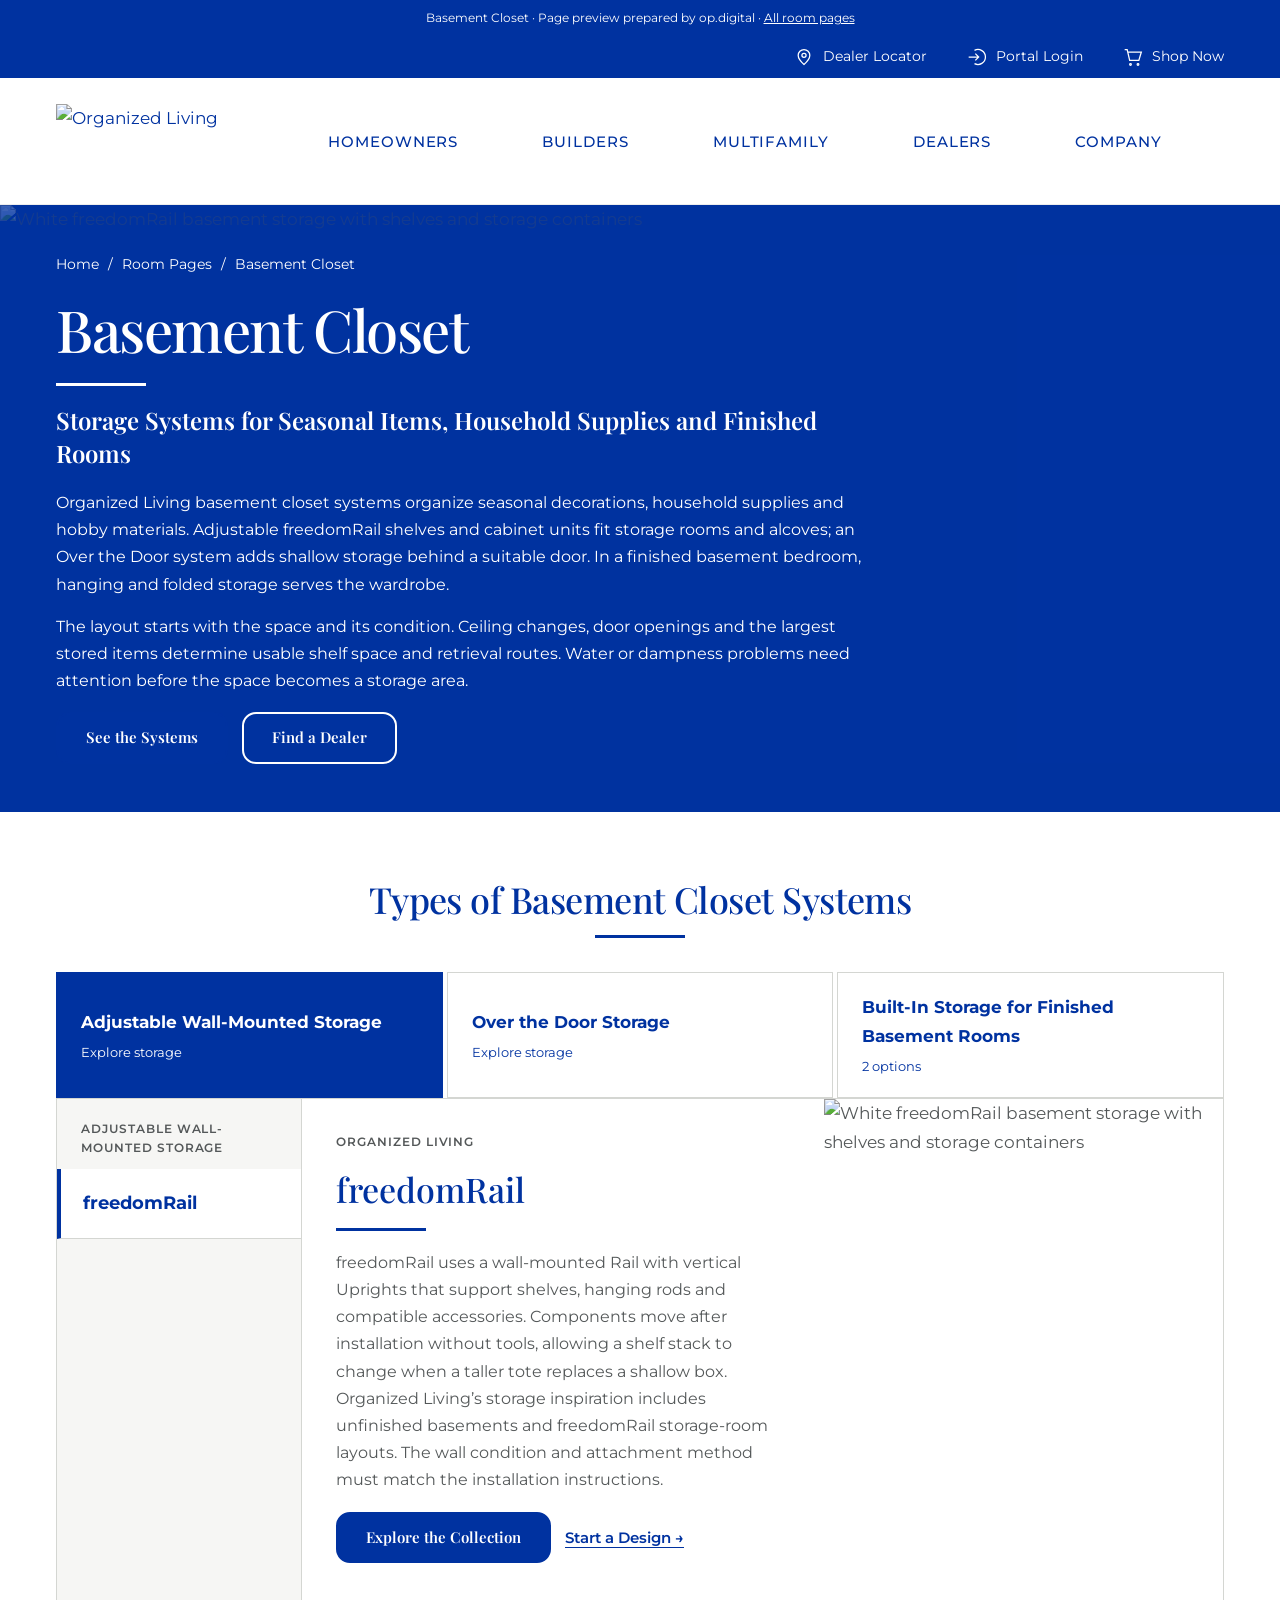
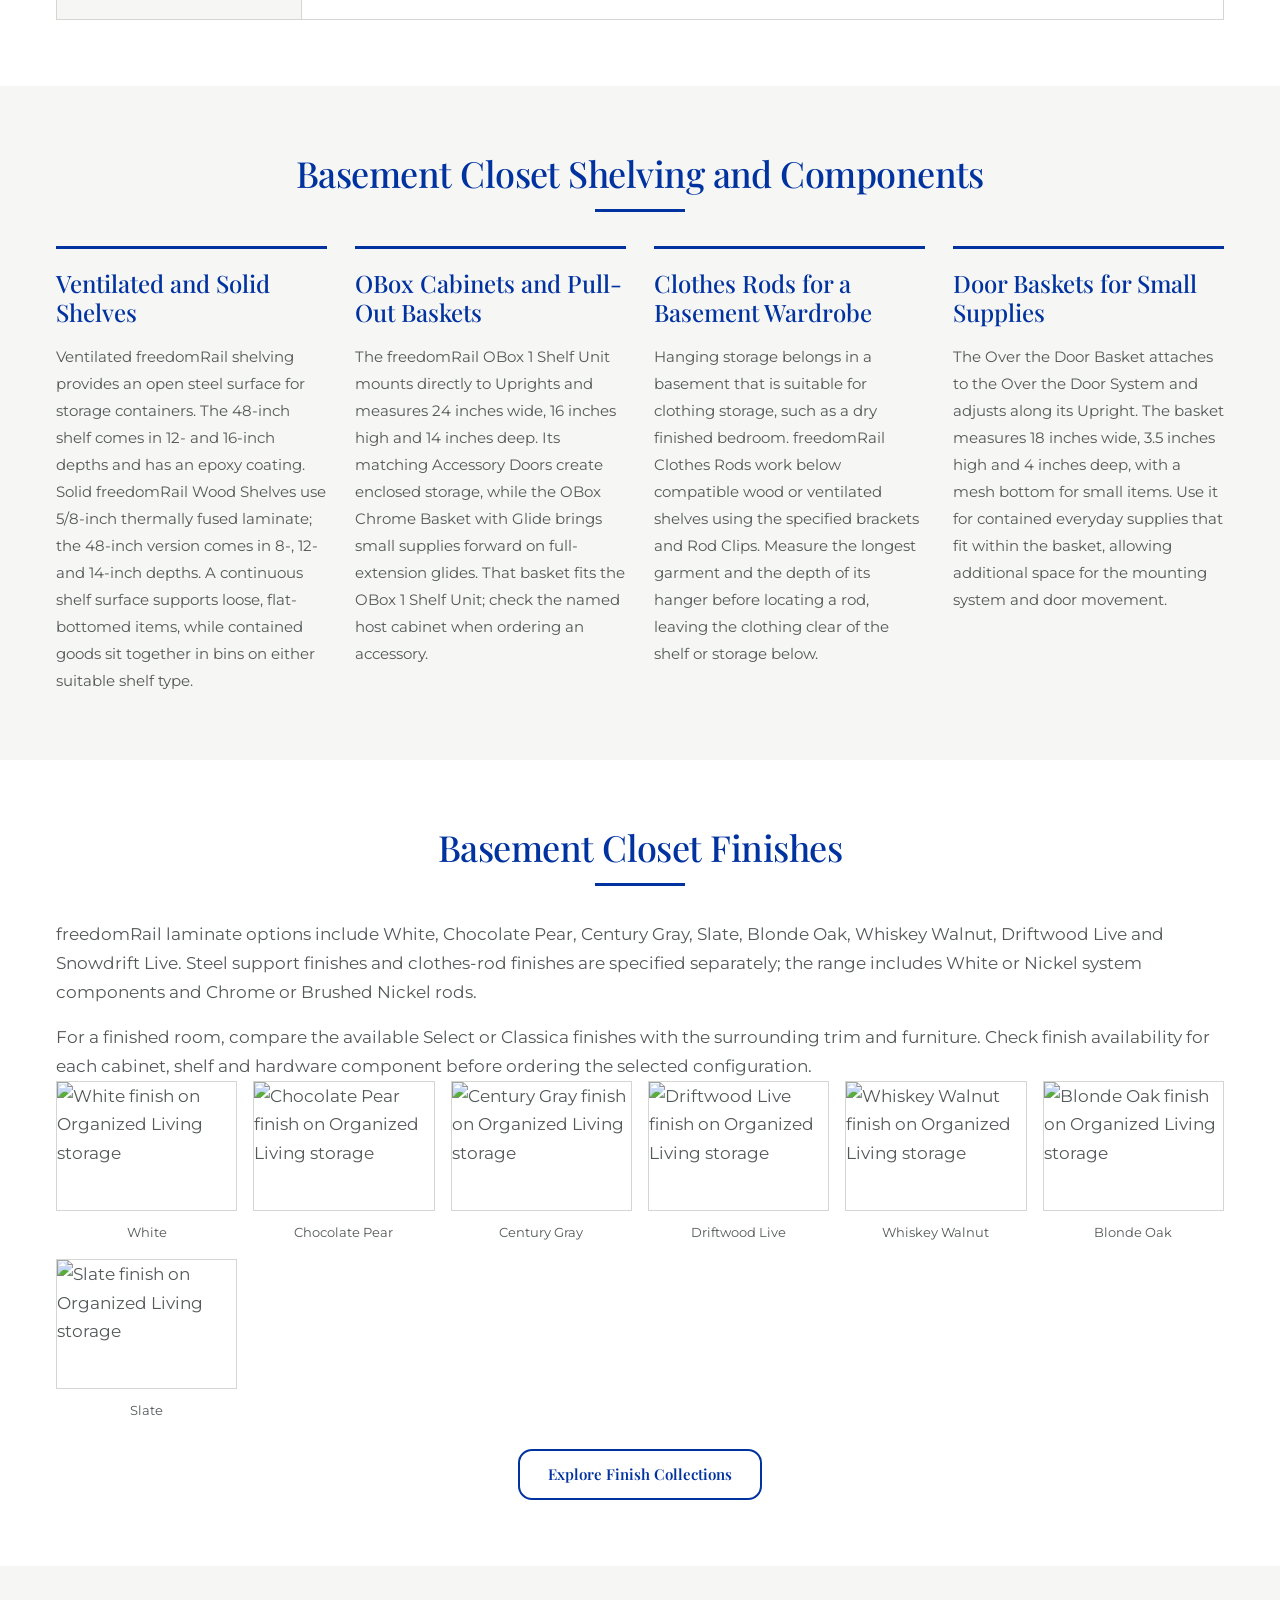
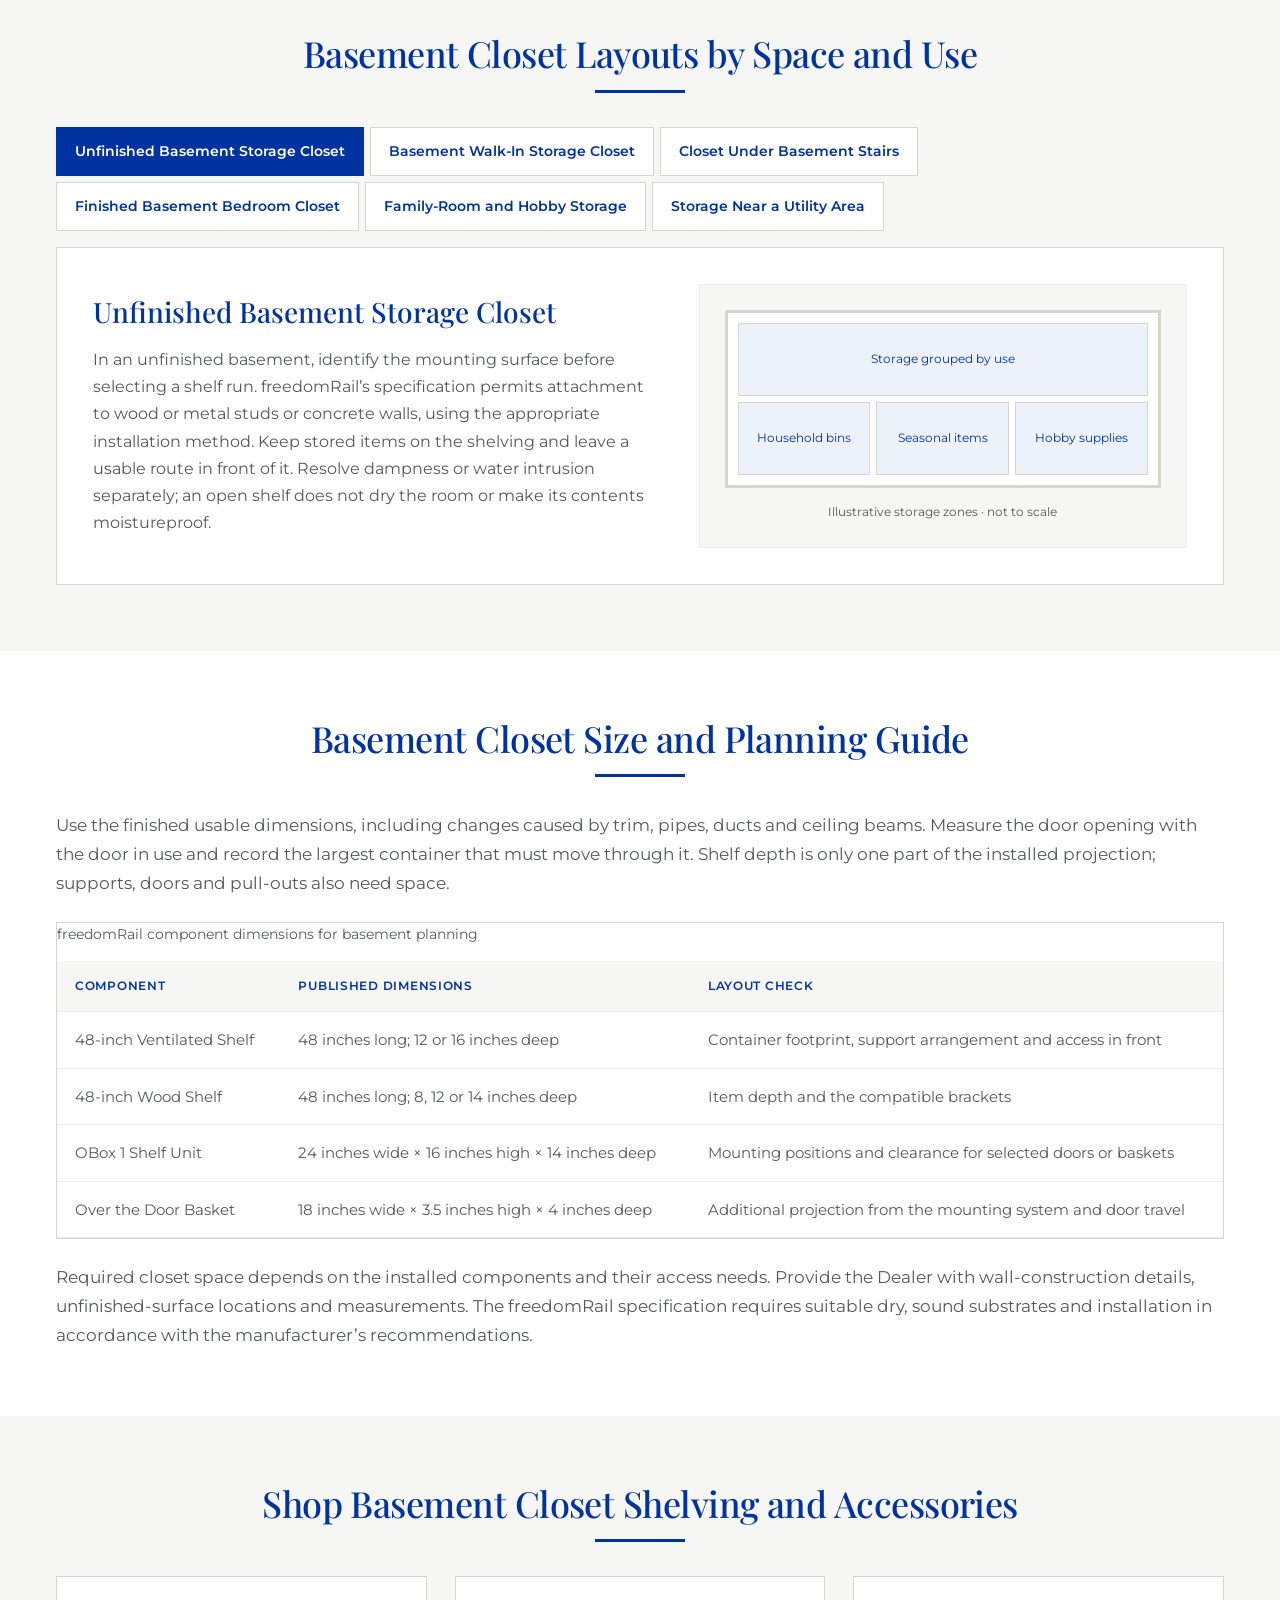
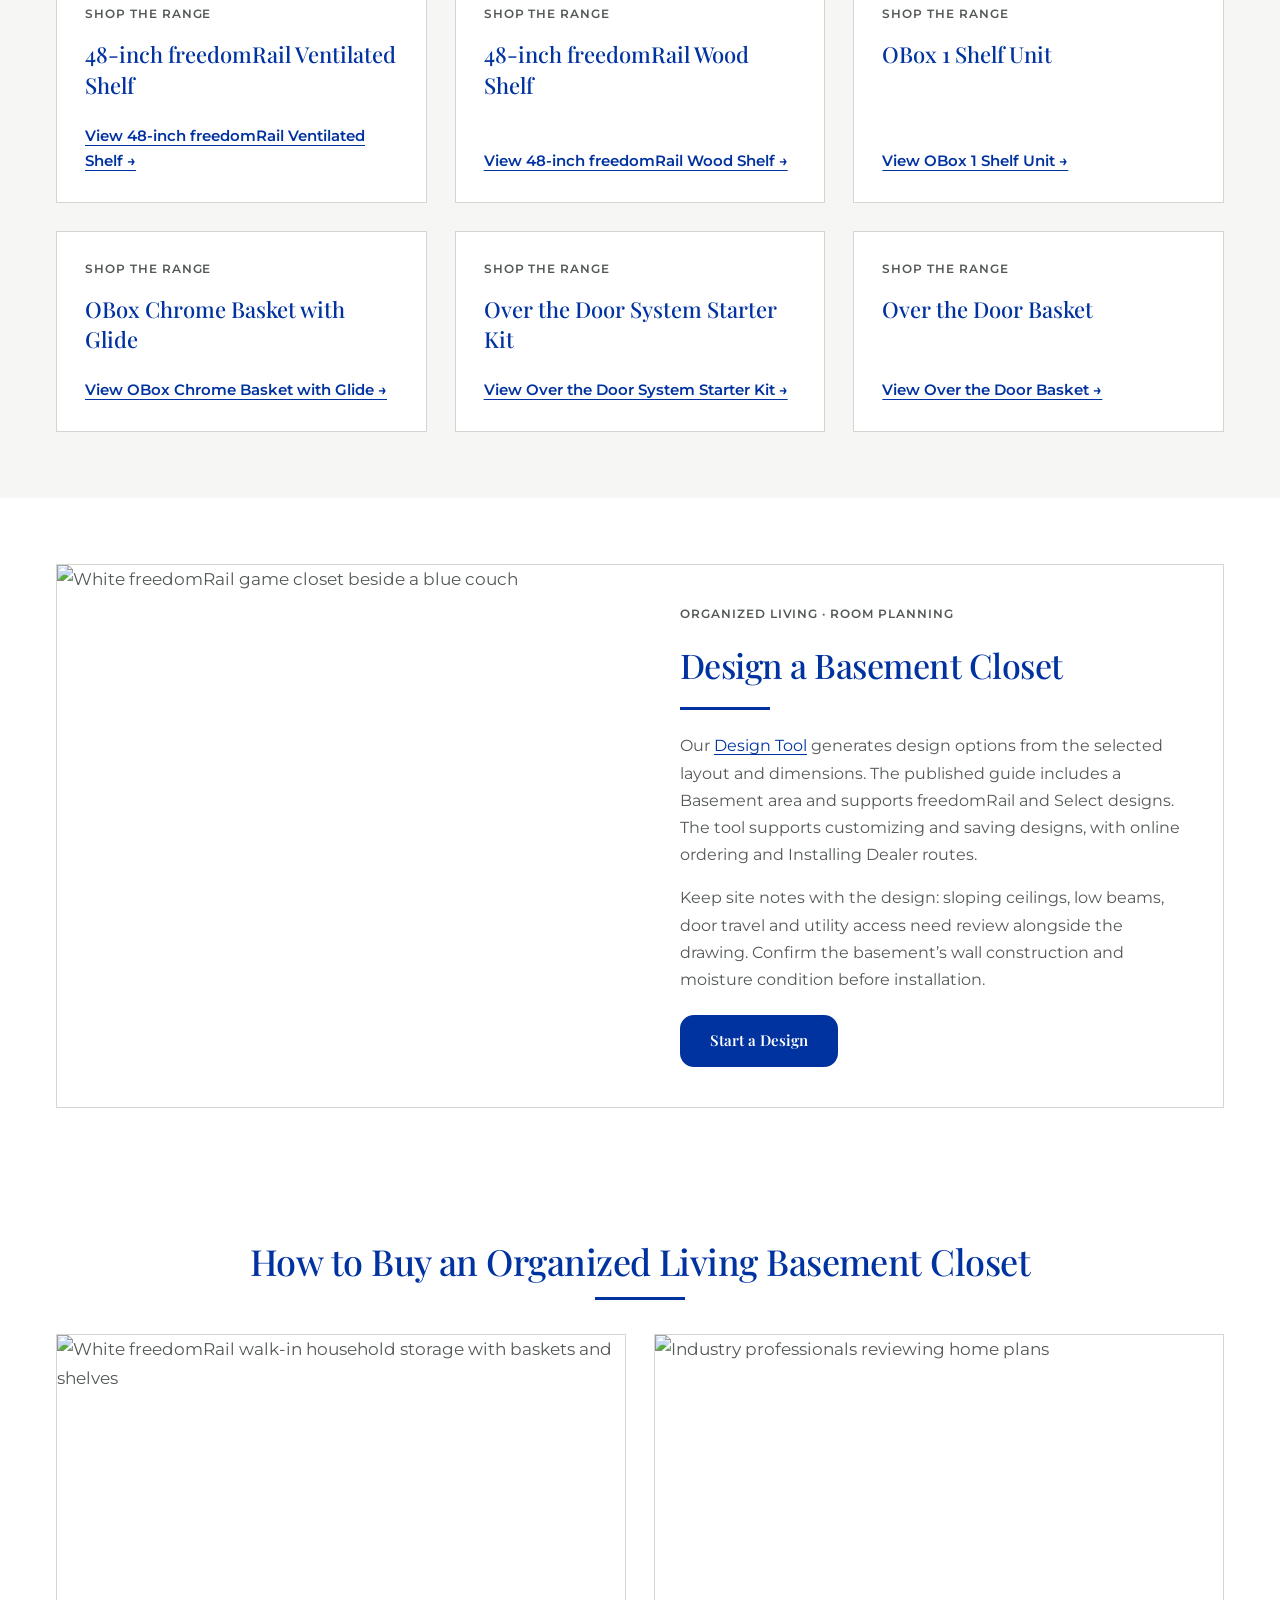
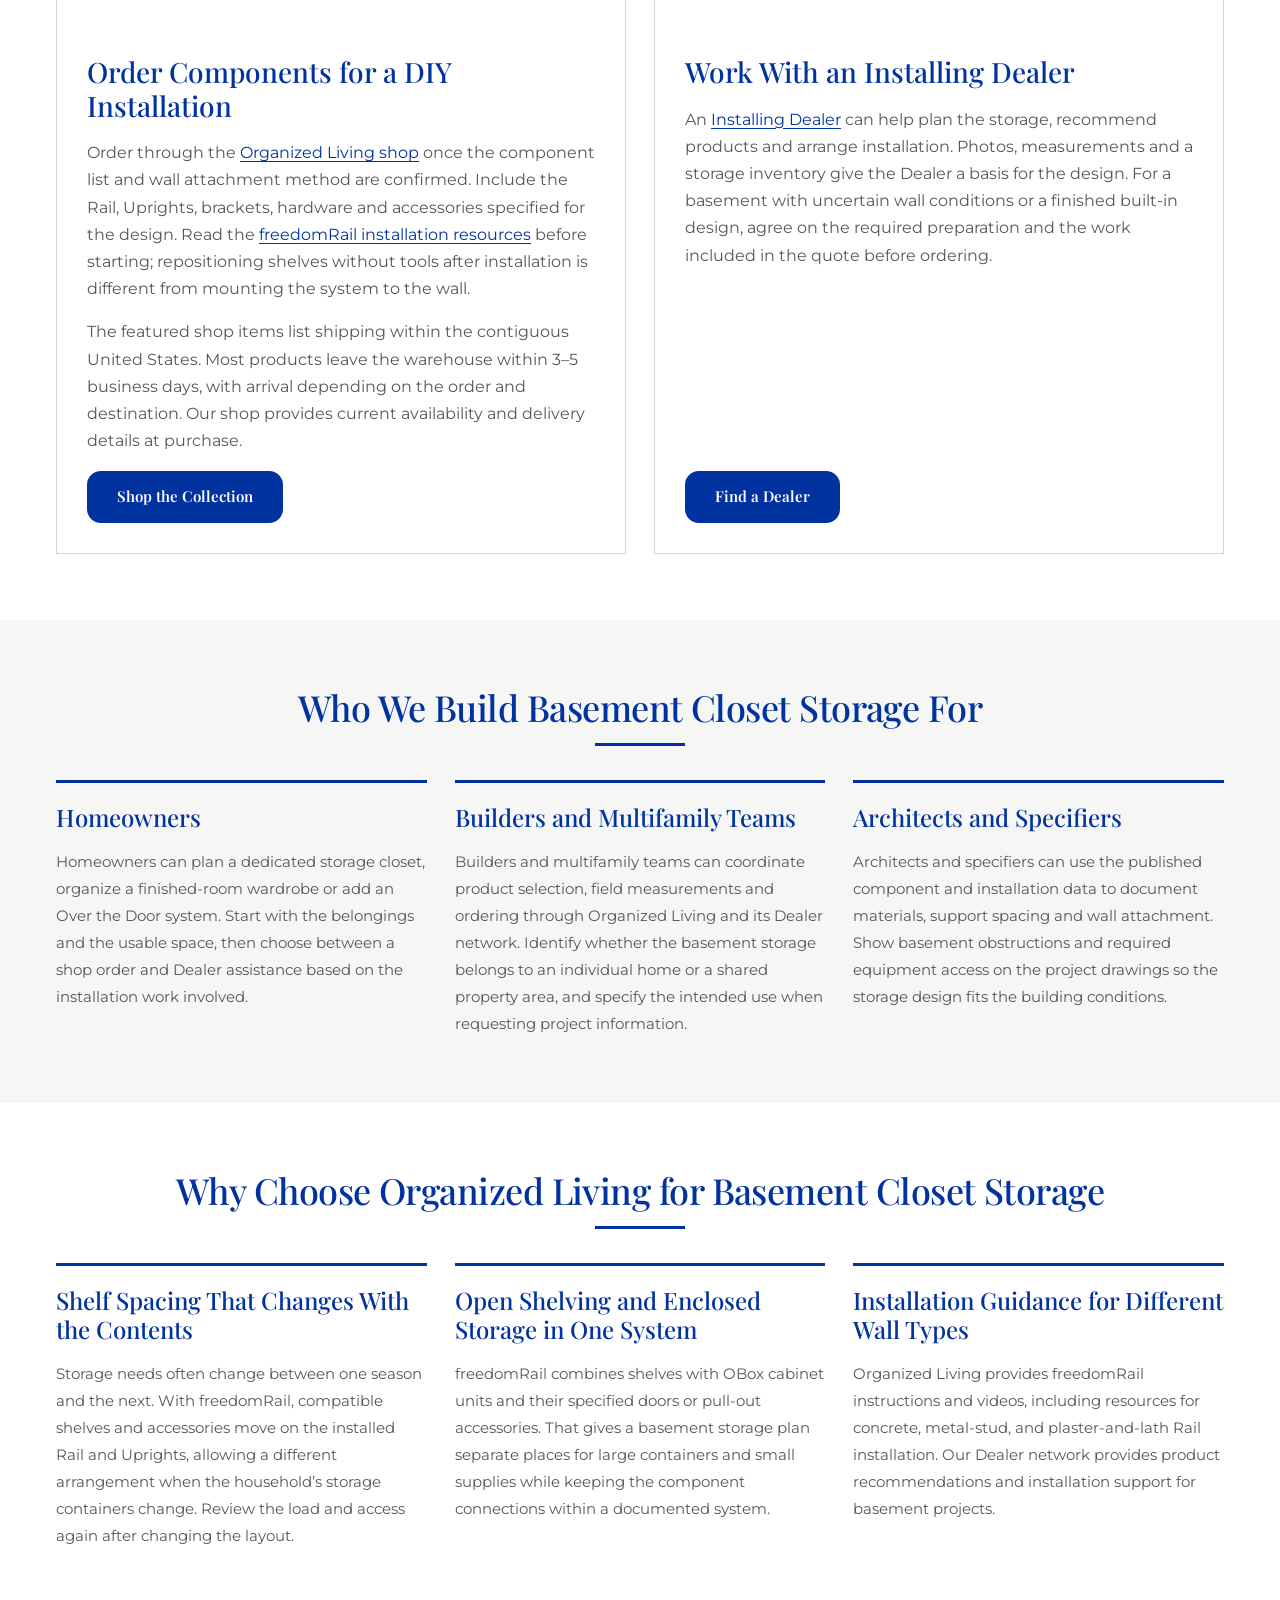
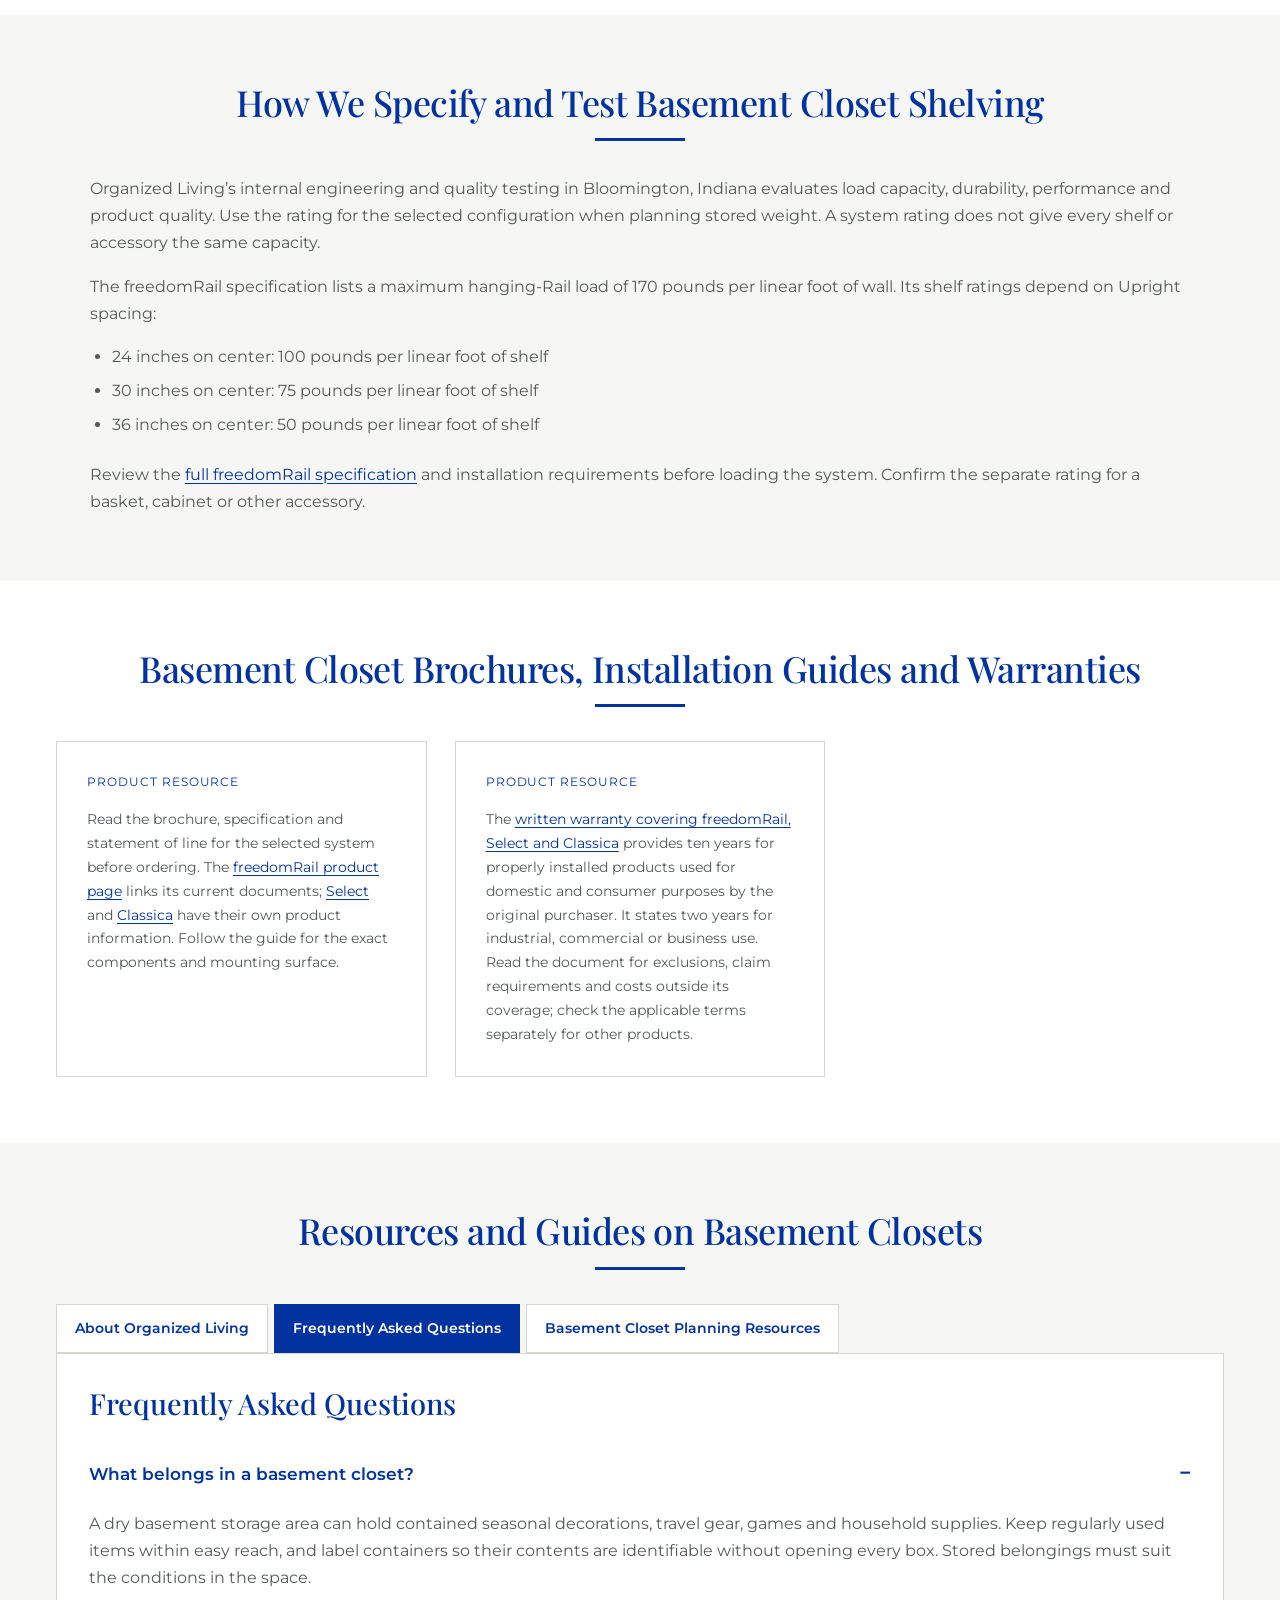
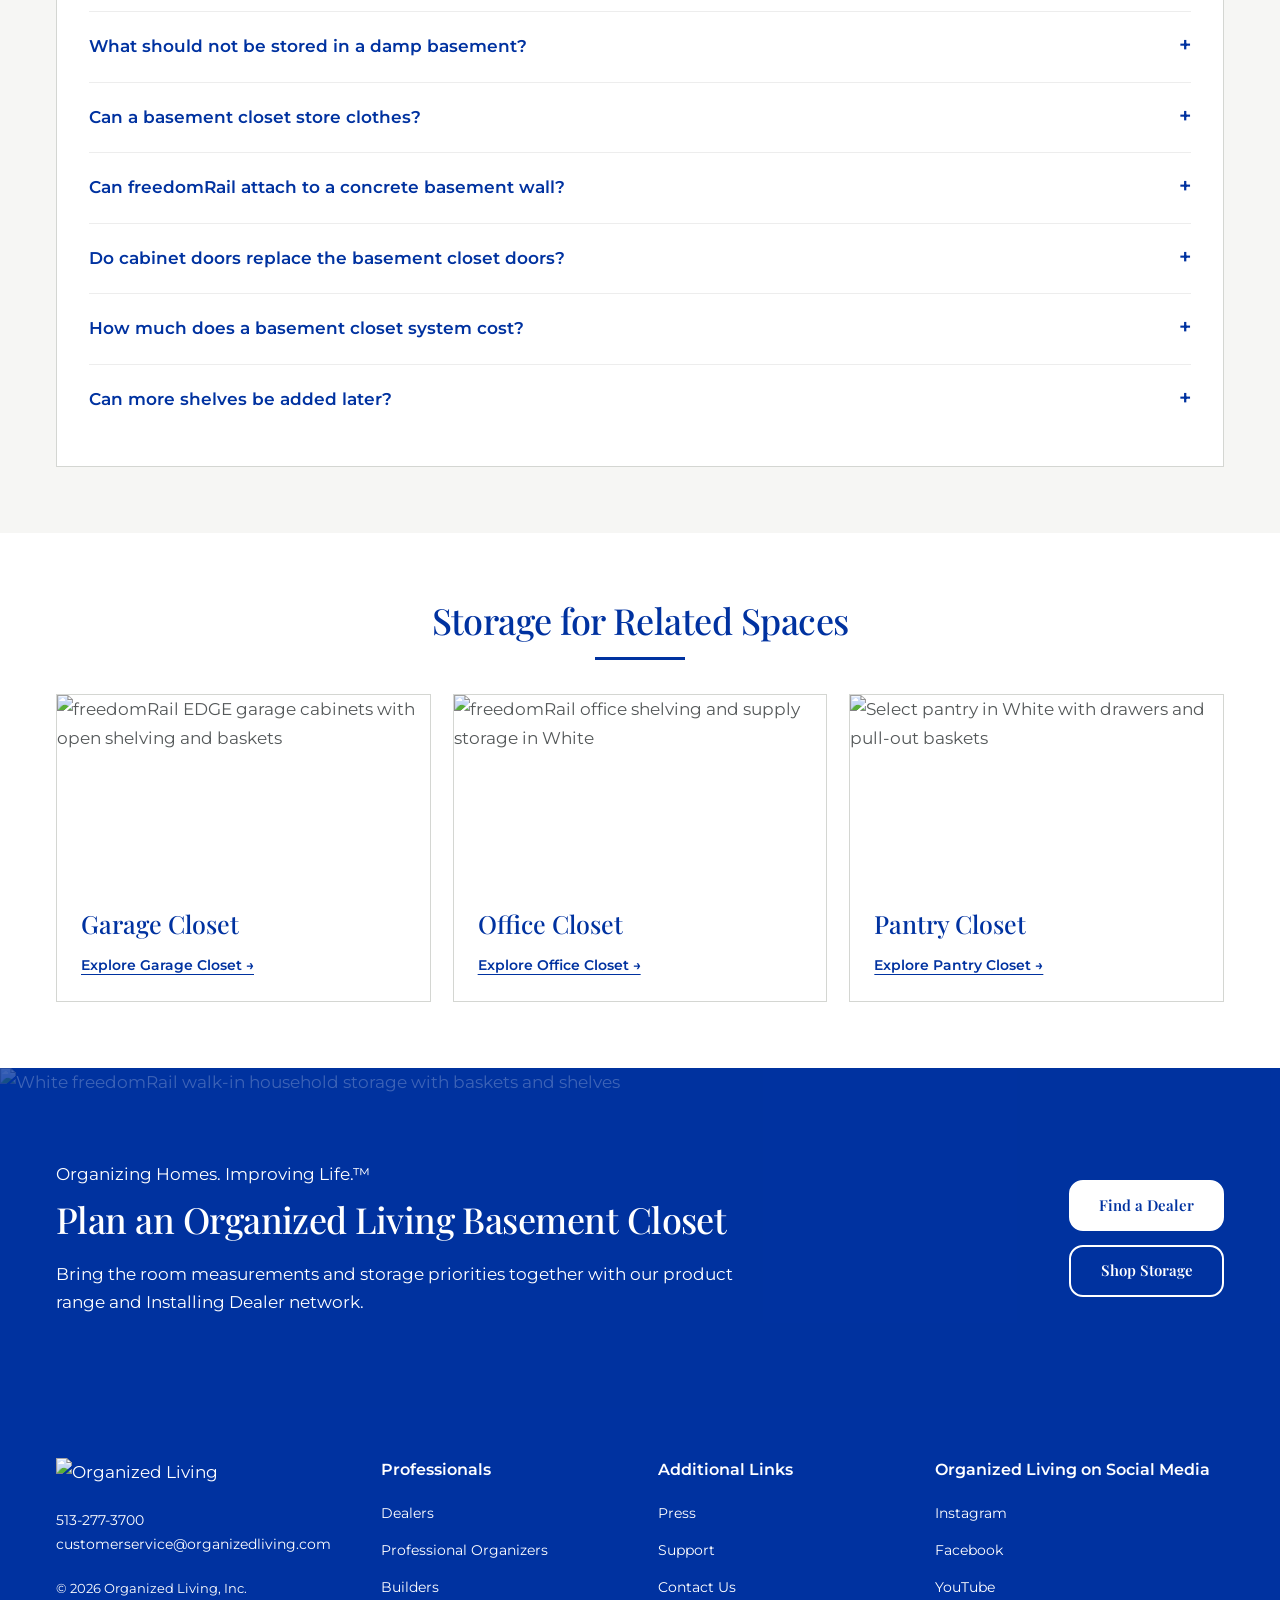
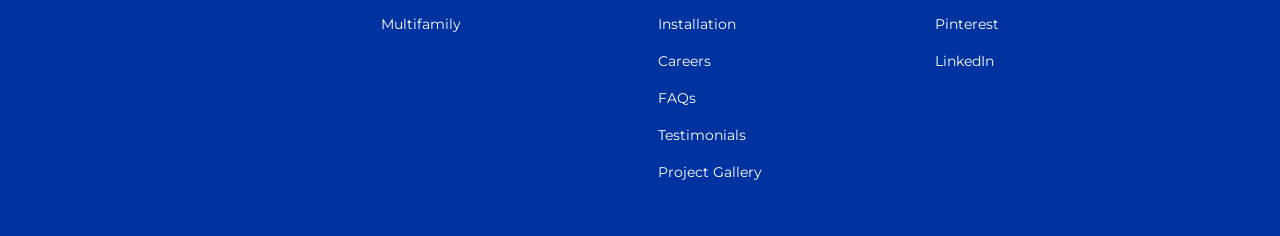
==== commit 9ee6e621: "Add branded FAQ testimonials and project gallery pages" ====
--- a/basement-closet.html
+++ b/basement-closet.html
@@ -23,7 +23,7 @@
 <li><a href="https://organizedliving.com/support">Product and order support</a></li>
 </ul></div></div></div></div></section><section id="related-rooms" class="" data-od-id="related-rooms"><div class="wrap"><div class="section-head"><h2>Storage for Related Spaces</h2><div class="rule" aria-hidden="true"></div></div><div class="related-rooms"><article class="related-room"><img src="https://organizedliving.com/images/default-source/products/freedomrail/freedomrail-edge/fr---edge---final-review-versions-06.jpg?sfvrsn=bd73d489_1&amp;MaxWidth=1920&amp;MaxHeight=1080&amp;ScaleUp=false&amp;Quality=High&amp;Method=ResizeFitToAreaArguments&amp;Signature=BB860E5033A29ED67F5CC3450F372BC52A050722" alt="freedomRail EDGE garage cabinets with open shelving and baskets" class="" loading="lazy" decoding="async"><div class="related-copy"><h3>Garage Closet</h3><a class="text-link" href="/garage-closet">Explore Garage Closet →</a></div></article><article class="related-room"><img src="https://organizedliving.com/images/default-source/products/freedomrail/freedomrail-gallery/freedomrail-image-gallery17.jpg?sfvrsn=a62c0bb0_5" alt="freedomRail office shelving and supply storage in White" class="" loading="lazy" decoding="async"><div class="related-copy"><h3>Office Closet</h3><a class="text-link" href="/office-closet">Explore Office Closet →</a></div></article><article class="related-room"><img src="https://organizedliving.com/images/default-source/products/select/select-gallery/select-white-pantry-16-.jpg?sfvrsn=350bdc95_8" alt="Select pantry in White with drawers and pull-out baskets" class="" loading="lazy" decoding="async"><div class="related-copy"><h3>Pantry Closet</h3><a class="text-link" href="/pantry-closet">Explore Pantry Closet →</a></div></article></div></div></section><section class="closing" data-od-id="closing"><img src="https://organizedliving.com/images/default-source/homeowners/rooms/storage/storage-gallery/_dsc4597.jpg?sfvrsn=86905d78_2" alt="White freedomRail walk-in household storage with baskets and shelves" class="" loading="lazy" decoding="async"><div class="wrap"><div><p>Organizing Homes. Improving Life.™</p><h2>Plan an Organized Living Basement Closet</h2><p>Bring the room measurements and storage priorities together with our product range and Installing Dealer network.</p></div><div class="actions"><a class="btn btn-white" href="https://organizedliving.com/dealer-locator">Find a Dealer</a><a class="btn btn-outline" href="https://shop.organizedliving.com/">Shop Storage</a></div></div></section></main><footer class="site-footer"><div class="footer-grid"><div><img alt="Organized Living" class="footer-logo" decoding="async" loading="lazy" src="https://organizedliving.com/images/default-source/default-album/ol-logo-stacked_white9775a561-d239-4ce1-a119-38510a28db54.svg?sfvrsn=f1f6a31b_3"/><p><a class="" href="tel:+15132773700">513-277-3700</a><br/><a class="" href="mailto:customerservice@organizedliving.com">customerservice@organizedliving.com</a></p><p class="copyright">© 2026 Organized Living, Inc.</p></div>
 <div><h2>Professionals</h2><ul><li><a class="" href="https://organizedliving.com/dealers">Dealers</a></li><li><a class="" href="https://organizedliving.com/professional-organizers">Professional Organizers</a></li><li><a class="" href="https://organizedliving.com/builders">Builders</a></li><li><a class="" href="https://organizedliving.com/multifamily">Multifamily</a></li></ul></div>
-<div><h2>Additional Links</h2><ul><li><a class="" href="https://organizedliving.com/press">Press</a></li><li><a class="" href="https://organizedliving.com/support">Support</a></li><li><a class="" href="https://organizedliving.com/contact-us">Contact Us</a></li><li><a class="" href="https://organizedliving.com/installation">Installation</a></li><li><a class="" href="https://organizedliving.com/company/careers">Careers</a></li></ul></div>
+<div><h2>Additional Links</h2><ul><li><a class="" href="https://organizedliving.com/press">Press</a></li><li><a class="" href="https://organizedliving.com/support">Support</a></li><li><a class="" href="https://organizedliving.com/contact-us">Contact Us</a></li><li><a class="" href="https://organizedliving.com/installation">Installation</a></li><li><a class="" href="https://organizedliving.com/company/careers">Careers</a></li><li><a class="" href="/faq">FAQs</a></li><li><a class="" href="/testimonials">Testimonials</a></li><li><a class="" href="/gallery">Project Gallery</a></li></ul></div>
 <div><h2>Organized Living on Social Media</h2><ul>
 <li><a class="" href="https://instagram.com/_organized_living">Instagram</a></li>
 <li><a class="" href="https://facebook.com/organizedliving">Facebook</a></li>
